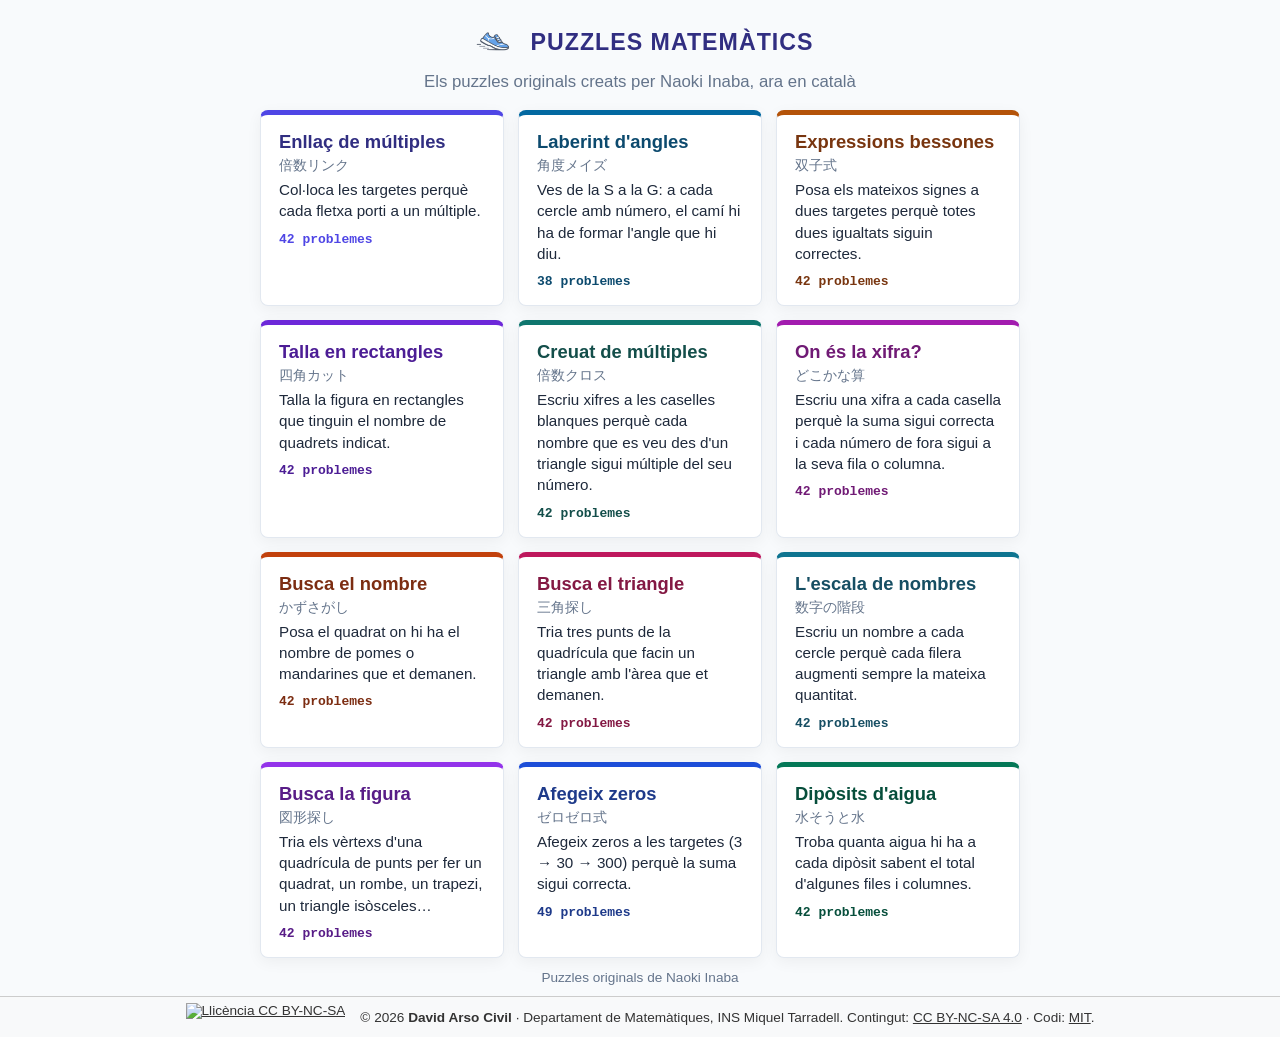
==== index.html @ 04963f97 "Auto-extract uploaded zip" ====
<!DOCTYPE html>
<html lang="ca">
<head>
    <meta charset="UTF-8">
    <meta name="viewport" content="width=device-width, initial-scale=1.0">
    <meta name="description" content="Puzzles matemàtics de Naoki Inaba, traduïts al català i fets interactius.">
    <title>Puzzles matemàtics</title>
    <link rel="icon" href="icon.png">
    <link rel="stylesheet" href="css/comu.css">
    <style>
        :root {
            --primary: #4f46e5;
            --primary-light: #eef2ff;
            --primary-hover: #4338ca;
            --primary-dark: #312e81;
        }
        .llista {
            width: 100%;
            max-width: 760px;
            display: grid;
            grid-template-columns: repeat(auto-fill, minmax(220px, 1fr));
            gap: 14px;
        }
        .puzzle {
            display: flex;
            flex-direction: column;
            gap: 4px;
            padding: 16px 18px;
            background: white;
            border: 1px solid var(--border-color);
            border-top: 5px solid var(--primary);
            border-radius: 8px;
            box-shadow: 0 4px 15px rgba(0, 0, 0, 0.05);
            color: var(--text-main);
            text-decoration: none;
        }
        .puzzle strong {
            font-size: 1.15em;
            color: var(--primary-dark);
        }
        .puzzle .jp {
            color: var(--text-muted);
            font-size: 0.85em;
        }
        .puzzle .desc {
            font-size: 0.95em;
            line-height: 1.4;
        }
        .puzzle .progres {
            margin-top: 6px;
            font-family: monospace;
            font-weight: bold;
            color: var(--primary);
        }
        a.puzzle:hover {
            border-color: var(--primary);
            transform: translateY(-2px);
            box-shadow: 0 8px 20px rgba(79, 70, 229, 0.15);
        }
        a.puzzle {
            transition: transform 0.15s, box-shadow 0.15s;
        }
        /* Cada puzzle, amb el color del seu tema */
        .puzzle.laberint {
            border-top-color: #0369a1;
        }
        .puzzle.laberint strong,
        .puzzle.laberint .progres {
            color: #0c4a6e;
        }
        a.puzzle.laberint:hover {
            border-color: #0369a1;
            box-shadow: 0 8px 20px rgba(3, 105, 161, 0.15);
        }
        .puzzle.bessones {
            border-top-color: #b45309;
        }
        .puzzle.bessones strong,
        .puzzle.bessones .progres {
            color: #78350f;
        }
        a.puzzle.bessones:hover {
            border-color: #b45309;
            box-shadow: 0 8px 20px rgba(180, 83, 9, 0.15);
        }
        .puzzle.rectangles {
            border-top-color: #6d28d9;
        }
        .puzzle.rectangles strong,
        .puzzle.rectangles .progres {
            color: #4c1d95;
        }
        a.puzzle.rectangles:hover {
            border-color: #6d28d9;
            box-shadow: 0 8px 20px rgba(109, 40, 217, 0.15);
        }
        .puzzle.creuat-multiples {
            border-top-color: #0f766e;
        }
        .puzzle.creuat-multiples strong,
        .puzzle.creuat-multiples .progres {
            color: #134e4a;
        }
        a.puzzle.creuat-multiples:hover {
            border-color: #0f766e;
            box-shadow: 0 8px 20px rgba(15, 118, 110, 0.15);
        }
        .puzzle.on-es-la-xifra {
            border-top-color: #a21caf;
        }
        .puzzle.on-es-la-xifra strong,
        .puzzle.on-es-la-xifra .progres {
            color: #701a75;
        }
        a.puzzle.on-es-la-xifra:hover {
            border-color: #a21caf;
            box-shadow: 0 8px 20px rgba(162, 28, 175, 0.15);
        }
        .puzzle.busca-el-nombre {
            border-top-color: #c2410c;
        }
        .puzzle.busca-el-nombre strong,
        .puzzle.busca-el-nombre .progres {
            color: #7c2d12;
        }
        a.puzzle.busca-el-nombre:hover {
            border-color: #c2410c;
            box-shadow: 0 8px 20px rgba(194, 65, 12, 0.15);
        }
        .puzzle.busca-el-triangle {
            border-top-color: #be185d;
        }
        .puzzle.busca-el-triangle strong,
        .puzzle.busca-el-triangle .progres {
            color: #831843;
        }
        a.puzzle.busca-el-triangle:hover {
            border-color: #be185d;
            box-shadow: 0 8px 20px rgba(190, 24, 93, 0.15);
        }
        .puzzle.escala-nombres {
            border-top-color: #0e7490;
        }
        .puzzle.escala-nombres strong,
        .puzzle.escala-nombres .progres {
            color: #164e63;
        }
        a.puzzle.escala-nombres:hover {
            border-color: #0e7490;
            box-shadow: 0 8px 20px rgba(14, 116, 144, 0.15);
        }
        .puzzle.busca-la-figura {
            border-top-color: #9333ea;
        }
        .puzzle.busca-la-figura strong,
        .puzzle.busca-la-figura .progres {
            color: #581c87;
        }
        a.puzzle.busca-la-figura:hover {
            border-color: #9333ea;
            box-shadow: 0 8px 20px rgba(147, 51, 234, 0.15);
        }
        .puzzle.afegeix-zeros {
            border-top-color: #1d4ed8;
        }
        .puzzle.afegeix-zeros strong,
        .puzzle.afegeix-zeros .progres {
            color: #1e3a8a;
        }
        a.puzzle.afegeix-zeros:hover {
            border-color: #1d4ed8;
            box-shadow: 0 8px 20px rgba(29, 78, 216, 0.15);
        }
        .puzzle.diposits-aigua {
            border-top-color: #047857;
        }
        .puzzle.diposits-aigua strong,
        .puzzle.diposits-aigua .progres {
            color: #064e3b;
        }
        a.puzzle.diposits-aigua:hover {
            border-color: #047857;
            box-shadow: 0 8px 20px rgba(4, 120, 87, 0.15);
        }
        h2 {
            width: 100%;
            max-width: 760px;
            margin: 28px 0 10px 0;
            font-size: 1em;
            text-transform: uppercase;
            letter-spacing: 0.5px;
            color: var(--text-muted);
        }
    </style>
</head>
<body>
    <div class="title-row">
        <a href="https://step-quiz.net/" class="home-icon-link" title="Tornar a l'inici" aria-label="Tornar a l'inici">
            <img src="icon.png" alt="Inici">
        </a>
        <h1>Puzzles matemàtics</h1>
    </div>
    <p class="subtitol">Els puzzles originals creats per Naoki Inaba, ara en català</p>

    <div class="llista">
        <a class="puzzle" href="enllac-multiples.html">
            <strong>Enllaç de múltiples</strong>
            <span class="jp">倍数リンク</span>
            <span class="desc">Col·loca les targetes perquè cada fletxa porti a un múltiple.</span>
            <span class="progres" id="progres-enllac">42 problemes</span>
        </a>
        <a class="puzzle laberint" href="laberint-angles.html">
            <strong>Laberint d'angles</strong>
            <span class="jp">角度メイズ</span>
            <span class="desc">Ves de la S a la G: a cada cercle amb número, el camí hi ha de formar l'angle que hi diu.</span>
            <span class="progres" id="progres-laberint">38 problemes</span>
        </a>
        <a class="puzzle bessones" href="expressions-bessones.html">
            <strong>Expressions bessones</strong>
            <span class="jp">双子式</span>
            <span class="desc">Posa els mateixos signes a dues targetes perquè totes dues igualtats siguin correctes.</span>
            <span class="progres" id="progres-bessones">42 problemes</span>
        </a>
        <a class="puzzle rectangles" href="talla-rectangles.html">
            <strong>Talla en rectangles</strong>
            <span class="jp">四角カット</span>
            <span class="desc">Talla la figura en rectangles que tinguin el nombre de quadrets indicat.</span>
            <span class="progres" id="progres-rectangles">42 problemes</span>
        </a>
        <a class="puzzle creuat-multiples" href="creuat-multiples.html">
            <strong>Creuat de múltiples</strong>
            <span class="jp">倍数クロス</span>
            <span class="desc">Escriu xifres a les caselles blanques perquè cada nombre que es veu des d'un triangle sigui múltiple del seu número.</span>
            <span class="progres" id="progres-creuat">42 problemes</span>
        </a>
        <a class="puzzle on-es-la-xifra" href="on-es-la-xifra.html">
            <strong>On és la xifra?</strong>
            <span class="jp">どこかな算</span>
            <span class="desc">Escriu una xifra a cada casella perquè la suma sigui correcta i cada número de fora sigui a la seva fila o columna.</span>
            <span class="progres" id="progres-xifra">42 problemes</span>
        </a>
        <a class="puzzle busca-el-nombre" href="busca-el-nombre.html">
            <strong>Busca el nombre</strong>
            <span class="jp">かずさがし</span>
            <span class="desc">Posa el quadrat on hi ha el nombre de pomes o mandarines que et demanen.</span>
            <span class="progres" id="progres-nombre">42 problemes</span>
        </a>
        <a class="puzzle busca-el-triangle" href="busca-el-triangle.html">
            <strong>Busca el triangle</strong>
            <span class="jp">三角探し</span>
            <span class="desc">Tria tres punts de la quadrícula que facin un triangle amb l'àrea que et demanen.</span>
            <span class="progres" id="progres-triangle">42 problemes</span>
        </a>
        <a class="puzzle escala-nombres" href="escala-nombres.html">
            <strong>L'escala de nombres</strong>
            <span class="jp">数字の階段</span>
            <span class="desc">Escriu un nombre a cada cercle perquè cada filera augmenti sempre la mateixa quantitat.</span>
            <span class="progres" id="progres-escala">42 problemes</span>
        </a>
        <a class="puzzle busca-la-figura" href="busca-la-figura.html">
            <strong>Busca la figura</strong>
            <span class="jp">図形探し</span>
            <span class="desc">Tria els vèrtexs d'una quadrícula de punts per fer un quadrat, un rombe, un trapezi, un triangle isòsceles…</span>
            <span class="progres" id="progres-figura">42 problemes</span>
        </a>
        <a class="puzzle afegeix-zeros" href="afegeix-zeros.html">
            <strong>Afegeix zeros</strong>
            <span class="jp">ゼロゼロ式</span>
            <span class="desc">Afegeix zeros a les targetes (3 → 30 → 300) perquè la suma sigui correcta.</span>
            <span class="progres" id="progres-zeros">49 problemes</span>
        </a>
        <a class="puzzle diposits-aigua" href="diposits-aigua.html">
            <strong>Dipòsits d'aigua</strong>
            <span class="jp">水そうと水</span>
            <span class="desc">Troba quanta aigua hi ha a cada dipòsit sabent el total d'algunes files i columnes.</span>
            <span class="progres" id="progres-diposits">42 problemes</span>
        </a>
    </div>

    <p class="credits">Puzzles originals de Naoki Inaba</p>
    <footer class="peu-llicencia">
        <a rel="license" href="https://creativecommons.org/licenses/by-nc-sa/4.0/deed.ca">
            <img alt="Llicència CC BY-NC-SA" src="https://licensebuttons.net/l/by-nc-sa/4.0/88x31.png">
        </a>
        <span>
            © 2026 <strong>David Arso Civil</strong> · Departament de Matemàtiques, INS Miquel Tarradell.
            Contingut: <a rel="license" href="https://creativecommons.org/licenses/by-nc-sa/4.0/deed.ca">CC BY-NC-SA 4.0</a> · Codi: <a href="https://opensource.org/license/mit">MIT</a>.
        </span>
    </footer>

    <script src="js/portada.js" defer></script>
</body>
</html>
---- css/comu.css ----
/*
============================================================================
FITXER: css/comu.css
ROL: Estils comuns a tots els puzzles (colors, títol, panell, capçalera,
     botons, peu). Segueix l'aspecte de les activitats de step-quiz.net.
ARQUITECTURA: Cada puzzle té el seu CSS (css/<puzzle>.css), que es carrega
     DESPRÉS d'aquest i hi defineix els colors de tema (--primary…).
============================================================================
*/
:root {
    /* Text */
    --text-main: #1e293b;
    --text-muted: #64748b;

    /* Fons i vores */
    --bg-color: #f8fafc;
    --panel-bg: #ffffff;
    --border-color: #e2e8f0;
    --border-heavy: #cbd5e1;
    --border-strong: #94a3b8;

    /* Estats */
    --success: #047857;
    --success-light: #d1fae5;
    --danger: #dc2626;
    --danger-light: #fee2e2;
    --warning: #d97706;

    /* Tema (cada puzzle el canvia) */
    --primary: #0369a1;
    --primary-light: #e0f2fe;
    --primary-hover: #075985;
    --primary-dark: #0c4a6e;
}

* {
    box-sizing: border-box;
}

button,
a,
[role='button'],
[tabindex] {
    touch-action: manipulation;
}

body {
    font-family: 'Segoe UI', Tahoma, Geneva, Verdana, sans-serif;
    background-color: var(--bg-color);
    color: var(--text-main);
    display: flex;
    flex-direction: column;
    align-items: center;
    margin: 0;
    padding: 10px 16px 28px 16px;
    min-height: 100vh;
    min-height: 100dvh;
}

/* ---- Capçalera: tornar a la portada, el títol (amb la sabatilla) i la versió per imprimir ----
   Tot en una sola fila si hi cap; en pantalles estretes, els dos enllaços a dalt i el títol a sota. */
.capcalera {
    width: 100%;
    max-width: 760px;
    display: grid;
    grid-template-columns: 1fr auto 1fr;
    grid-template-areas: 'tornar titol imprimir';
    align-items: center;
    gap: 2px 12px;
}
.capcalera .tornar {
    grid-area: tornar;
    justify-self: start;
}
.capcalera .title-row {
    grid-area: titol;
    margin: 0;
}
.capcalera .per-imprimir {
    grid-area: imprimir;
    justify-self: end;
}
@media (max-width: 859px) {
    .capcalera {
        grid-template-columns: 1fr auto;
        grid-template-areas:
            'tornar imprimir'
            'titol titol';
    }
}
.tornar,
.per-imprimir {
    color: var(--text-muted);
    text-decoration: none;
    font-weight: 600;
    font-size: 0.95em;
}
.tornar:hover,
.per-imprimir:hover {
    color: var(--primary-dark);
    text-decoration: underline;
}
.tornar,
.per-imprimir {
    display: inline-flex;
    align-items: center;
    gap: 8px;
}
.per-imprimir > svg {
    width: 1.15em;
    height: 1.15em;
}
/* La icona de cada enllaç (la fletxa de tornar, la impressora), dins d'un cercle del color del tema.
   En passar-hi el ratolí, el cercle s'omple, i la fletxa de tornar s'avança una mica cap a l'esquerra. */
.icona-enllac {
    flex-shrink: 0;
    width: 30px;
    height: 30px;
    display: inline-flex;
    align-items: center;
    justify-content: center;
    border-radius: 50%;
    background: var(--primary-light);
    color: var(--primary);
    box-shadow: inset 0 0 0 1.5px var(--border-heavy);
    transition:
        transform 0.2s ease,
        background 0.2s,
        color 0.2s,
        box-shadow 0.2s;
}
.icona-enllac svg {
    width: 17px;
    height: 17px;
}
@media (hover: hover) {
    .tornar:hover .icona-enllac,
    .per-imprimir:hover .icona-enllac {
        background: var(--primary);
        color: white;
        box-shadow: 0 2px 8px rgba(15, 23, 42, 0.18);
    }
    .tornar:hover .icona-enllac {
        transform: translateX(-3px);
    }
}

/* ---- Títol, amb la sabatilla que porta a step-quiz.net (com a operacions) ---- */
.title-row {
    display: flex;
    align-items: center;
    justify-content: center;
    gap: 12px;
    margin: 6px 0 4px 0;
}
.title-row h1 {
    margin: 0;
}
.home-icon-link {
    display: block;
    width: 52px;
    height: 52px;
    flex-shrink: 0;
    opacity: 0.75;
    transition: opacity 0.2s ease;
}
.home-icon-link:hover {
    opacity: 1;
    animation: home-blink-shake 0.55s ease forwards;
}
.home-icon-link img {
    width: 100%;
    height: 100%;
    object-fit: contain;
}
@media (max-width: 600px) {
    .home-icon-link {
        width: 42px;
        height: 42px;
    }
    .title-row {
        gap: 10px;
    }
}
h1 {
    text-transform: uppercase;
    letter-spacing: 1px;
    color: var(--primary-dark);
    font-size: 1.45em;
    margin: 10px 0 4px 0;
    text-align: center;
}
.subtitol {
    color: var(--text-muted);
    font-size: 1.05em;
    margin: 0 0 18px 0;
    text-align: center;
}

/* ---- Panell principal ---- */
.panel {
    background-color: var(--panel-bg);
    border-radius: 8px;
    box-shadow: 0 4px 15px rgba(0, 0, 0, 0.05);
    width: 100%;
    max-width: 760px;
    border: 1px solid var(--border-color);
    border-top: 6px solid var(--primary);
    overflow: hidden;
}

/* ---- Capçalera del panell ---- */
.header-info {
    background-color: var(--primary-light);
    padding: 8px 16px;
    border-bottom: 1px solid var(--border-color);
    display: flex;
    justify-content: space-between;
    align-items: center;
    font-weight: bold;
    flex-wrap: wrap;
    gap: 8px;
}
.level-text {
    font-size: 1.1em;
    color: var(--primary-dark);
}
.score-text {
    font-family: monospace;
    font-size: 1.05em;
    color: var(--primary);
}

/* ---- Botons ---- */
.btn-principal,
.btn-sec,
.btn-nav {
    font: inherit;
    font-weight: bold;
    border-radius: 8px;
    cursor: pointer;
    min-height: 44px;
}
.btn-principal {
    background: var(--primary);
    color: white;
    border: none;
    padding: 11px 26px;
    box-shadow: 0 3px 10px rgba(0, 0, 0, 0.12);
}
.btn-sec {
    white-space: nowrap;
    background: white;
    color: var(--primary-dark);
    border: 2px solid var(--border-heavy);
    padding: 8px 18px;
}
.btn-nav {
    display: inline-flex;
    align-items: center;
    justify-content: center;
    background: white;
    color: var(--primary-dark);
    border: 2px solid var(--border-heavy);
    min-width: 48px;
    padding: 4px 12px;
    font-size: 1.05em;
}
.btn-nav svg {
    display: block;
    width: 24px;
    height: 24px;
}
.btn-nav:disabled {
    opacity: 0.35;
    cursor: default;
}
@media (hover: hover) {
    .btn-principal:hover {
        background: var(--primary-hover);
    }
    .btn-sec:hover,
    .btn-nav:not(:disabled):hover {
        border-color: var(--primary);
        background: var(--primary-light);
    }
}
:focus-visible {
    outline: 3px solid var(--primary-dark);
    outline-offset: 2px;
}

/* ══════════════════════════════════════════════
   INSTRUCCIONS (es despleguen)
══════════════════════════════════════════════ */
.instruccions {
    width: 100%;
    max-width: 760px;
    margin: 6px 0 10px 0;
    background: white;
    border: 1px solid var(--border-color);
    border-radius: 8px;
    box-shadow: 0 4px 15px rgba(0, 0, 0, 0.04);
}
.instruccions > summary {
    cursor: pointer;
    padding: 6px 16px;
    font-weight: bold;
    color: var(--primary-dark);
    list-style: none;
    display: flex;
    align-items: center;
    gap: 10px;
    min-height: 44px;
    border-radius: 7px;
    transition:
        background 0.15s,
        color 0.15s;
}
.instruccions[open] > summary {
    border-radius: 7px 7px 0 0;
}
.instruccions > summary::-webkit-details-marker {
    display: none;
}
/* La fletxa de desplegar: ben grossa (1,8 vegades el text) */
.instruccions > summary::before {
    content: '▸';
    display: inline-block;
    font-size: 1.8em;
    line-height: 0.8;
    transition: transform 0.2s;
}
.instruccions[open] > summary::before {
    transform: rotate(90deg);
}
/* En passar-hi el ratolí, canvia de color: es veu que es pot desplegar (o plegar) */
@media (hover: hover) {
    .instruccions > summary:hover {
        background: var(--primary-light);
        color: var(--primary);
    }
    .instruccions:has(> summary:hover) {
        border-color: var(--primary);
    }
}
.instr-cos {
    padding: 0 18px 18px 18px;
    line-height: 1.5;
}
.instr-regles {
    margin: 0 0 14px 0;
    padding-left: 1.2em;
    font-size: 1.05em;
}
.instr-regles li + li {
    margin-top: 4px;
}
.instr-fila {
    display: flex;
    flex-wrap: wrap;
    justify-content: center;
    align-items: center;
    gap: 6px 22px;
}
.instr-fila figure {
    margin: 0;
    display: flex;
    flex-direction: column;
    align-items: center;
    gap: 2px;
}
.instr-fila figcaption {
    font-weight: bold;
    color: var(--text-muted);
    font-size: 0.9em;
}
.instr-fletxa-gran {
    font-size: 1.8em;
    color: var(--border-strong);
}
.instr-caixa {
    margin-top: 16px;
    padding: 12px 16px;
    background: #f8fafc;
    border: 1px solid var(--border-color);
    border-radius: 12px;
}
.instr-caixa h3 {
    margin: 0 0 10px 0;
    font-size: 1em;
    color: var(--primary-dark);
    text-align: center;
}
.instr-caixa ul {
    margin: 8px 0 0 0;
    padding-left: 1.2em;
}
.instr-compte {
    margin: 12px auto 0 auto;
    padding: 6px 12px;
    width: fit-content;
    border: 2px solid var(--warning);
    border-radius: 8px;
    background: #fffbeb;
    font-weight: bold;
    color: #92400e;
    text-align: center;
}
.instr-veredicte {
    font-size: 0.9em;
    text-align: center;
    color: var(--text-main);
}
.instr-veredicte b {
    font-size: 1.3em;
    display: block;
}
.instr-veredicte.be b {
    color: var(--success);
}
.instr-veredicte.malament b {
    color: var(--danger);
}

/* ══════════════════════════════════════════════
   ZONA DE JOC (capçalera, regla, lloc del tauler)
══════════════════════════════════════════════ */
.nav-problemes {
    display: flex;
    gap: 8px;
}
.ja-resolt {
    display: inline-block;
    margin-left: 6px;
    padding: 1px 8px;
    border-radius: 99px;
    background: var(--success-light);
    color: var(--success);
    font-size: 0.8em;
    vertical-align: middle;
}
.ja-resolt[hidden] {
    display: none;
}
.regla {
    margin: 12px 16px 0 16px;
    text-align: center;
    color: #475569;
    font-weight: 600;
    font-size: 1.05em;
}
#tauler-wrap {
    display: flex;
    justify-content: center;
    padding: 10px 16px 6px 16px;
}

/* ══════════════════════════════════════════════
   MISSATGE (error / encert / avís), sota la pila
══════════════════════════════════════════════ */
.missatge {
    margin: 10px auto 4px auto;
    padding: 10px 16px;
    max-width: 520px;
    width: calc(100% - 32px);
    text-align: center;
    border-radius: 10px;
    font-weight: 600;
    line-height: 1.4;
    animation: fadeIn 0.3s;
}
.missatge:empty {
    display: none;
}
.missatge ul {
    list-style: none;
    margin: 6px 0 0 0;
    padding: 0;
    display: flex;
    flex-wrap: wrap;
    justify-content: center;
    gap: 6px 14px;
    font-family: 'Courier New', Courier, monospace;
    font-size: 1.05em;
}
.missatge .btn-principal {
    margin-top: 12px;
}
.missatge.error {
    color: #991b1b;
    background: var(--danger-light);
    border: 1px solid #fecaca;
}
.missatge.ok {
    color: #065f46;
    background: var(--success-light);
    border: 1px solid #a7f3d0;
}
.missatge.info {
    color: var(--primary-dark);
    background: var(--primary-light);
    border: 1px solid #c7d2fe;
}

.accions {
    display: flex;
    flex-wrap: wrap;
    justify-content: center;
    gap: 10px;
    padding: 10px 16px 14px 16px;
}

/* ══════════════════════════════════════════════
   TRIA DE PROBLEMA (diàleg)
══════════════════════════════════════════════ */
.dialeg-tria {
    border: none;
    border-radius: 12px;
    padding: 18px;
    width: min(420px, calc(100vw - 32px));
    box-shadow: 0 20px 50px rgba(15, 23, 42, 0.3);
    color: var(--text-main);
}
.dialeg-tria::backdrop {
    background: rgba(15, 23, 42, 0.45);
}
.dialeg-tria h2 {
    margin: 0 0 4px 0;
    font-size: 1.15em;
    color: var(--primary-dark);
}
.dialeg-tria p {
    margin: 0 0 12px 0;
    color: var(--text-muted);
    font-size: 0.9em;
}
.graella {
    display: grid;
    grid-template-columns: repeat(6, 1fr);
    gap: 8px;
}
.graella button {
    position: relative;
    font: inherit;
    font-weight: bold;
    min-height: 44px;
    border-radius: 8px;
    border: 2px solid var(--border-heavy);
    background: white;
    color: var(--text-main);
    cursor: pointer;
}
.graella button.fet {
    background: var(--success-light);
    border-color: #6ee7b7;
    color: #065f46;
}
.graella button.fet::after {
    content: '✓';
    position: absolute;
    top: -2px;
    right: 3px;
    font-size: 0.75em;
}
.graella button.actual {
    border-color: var(--primary);
    box-shadow: 0 0 0 2px var(--primary);
}
@media (hover: hover) {
    .graella button:hover {
        border-color: var(--primary);
    }
}
.dialeg-peu {
    display: flex;
    justify-content: space-between;
    align-items: center;
    gap: 10px;
    margin-top: 16px;
    flex-wrap: wrap;
}
.btn-text {
    font: inherit;
    font-size: 0.85em;
    background: none;
    border: none;
    color: var(--text-muted);
    text-decoration: underline;
    cursor: pointer;
    padding: 8px 0;
}

/* ══════════════════════════════════════════════
   PILA: les fitxes de sota el tauler (targetes, signes…)
══════════════════════════════════════════════ */
.pila-wrap {
    display: flex;
    flex-direction: column;
    align-items: center;
    gap: 8px;
    padding: 6px 16px 4px 16px;
}
.pila-titol {
    font-size: 0.8em;
    font-weight: bold;
    letter-spacing: 0.5px;
    text-transform: uppercase;
    color: var(--text-muted);
}
.pila {
    display: flex;
    flex-wrap: wrap;
    justify-content: center;
    gap: 14px;
    padding: 10px 16px;
    border-radius: 14px;
    border: 2px dashed transparent;
}
.pila.avisa {
    animation: avisa 0.9s;
}
@keyframes avisa {
    0%,
    100% {
        border-color: transparent;
    }
    30%,
    70% {
        border-color: var(--primary);
        background: var(--primary-light);
    }
}

/* ---- Pantalles estretes ---- */
@media (max-width: 480px) {
    h1 {
        font-size: 1.2em;
    }
    .header-info {
        padding: 7px 12px;
    }
    .instr-cos {
        padding: 0 12px 14px 12px;
    }
    .instr-fila.exemple {
        flex-direction: column;
    }
    .instr-fila.exemple .instr-fletxa-gran {
        transform: rotate(90deg);
    }
    .pila {
        gap: 10px;
        padding: 8px 4px;
    }
}

/* ---- Pantalles apaïsades i baixes (portàtils, Chromebooks, tauletes en horitzontal): capçalera
   encara més compacta, perquè el tauler i la pila càpiguen a la pantalla ---- */
@media (orientation: landscape) and (max-height: 820px) {
    body {
        padding-top: 6px;
    }
    .home-icon-link {
        width: 36px;
        height: 36px;
    }
    .title-row {
        gap: 8px;
        margin: 0;
    }
    h1 {
        font-size: 1.25em;
    }
    .tornar,
    .per-imprimir {
        font-size: 0.9em;
    }
    .instruccions {
        margin: 4px 0 8px 0;
    }
    .instruccions > summary {
        padding: 2px 14px;
        min-height: 38px;
    }
    .header-info {
        padding: 5px 14px;
    }
    .btn-nav {
        min-height: 40px;
    }
    .regla {
        margin-top: 8px;
        font-size: 1em;
    }
    #tauler-wrap {
        padding-top: 8px;
    }
    .icona-enllac {
        width: 26px;
        height: 26px;
    }
    .icona-enllac svg {
        width: 15px;
        height: 15px;
    }
    .accions {
        padding: 8px 16px 10px 16px;
    }
    .credits {
        margin-top: 6px;
    }
}

/* ---- Peu ---- */
.credits {
    max-width: 760px;
    margin: 10px 0 8px 0;
    color: var(--text-muted);
    font-size: 0.85em;
    text-align: center;
    line-height: 1.5;
}
/* Barra de la llicència, com la de la portada de step-quiz.net. No és fixa: va just després dels
   crèdits, sense espai buit entremig (perquè la pàgina sencera càpiga a la pantalla). */
.peu-llicencia {
    align-self: stretch;
    margin: auto -16px -28px -16px;
    padding: 6px 16px;
    background-color: #f8f9fa;
    border-top: 1px solid #ccc;
    display: flex;
    align-items: center;
    justify-content: center;
    gap: 15px;
    flex-wrap: wrap;
    text-align: center;
    font-size: 0.85em;
    color: #333;
}
.credits + .peu-llicencia {
    margin-top: 0;
}
.peu-llicencia img {
    display: block;
    height: 28px;
    border: 0;
}
.peu-llicencia a {
    color: #333;
}

@keyframes home-blink-shake {
    0% {
        transform: scale(1) rotate(0deg);
        opacity: 1;
    }
    15% {
        transform: scale(1.15) rotate(-8deg);
        opacity: 0.3;
    }
    30% {
        transform: scale(1.15) rotate(8deg);
        opacity: 1;
    }
    45% {
        transform: scale(1.1) rotate(-5deg);
        opacity: 0.3;
    }
    60% {
        transform: scale(1.1) rotate(5deg);
        opacity: 1;
    }
    80% {
        transform: scale(1.05) rotate(-2deg);
        opacity: 0.7;
    }
    100% {
        transform: scale(1) rotate(0deg);
        opacity: 1;
    }
}
@keyframes fadeIn {
    from {
        opacity: 0;
        transform: translateY(-4px);
    }
    to {
        opacity: 1;
        transform: none;
    }
}
@keyframes sacseja {
    0%,
    100% {
        transform: translateX(0);
    }
    25% {
        transform: translateX(-6px);
    }
    75% {
        transform: translateX(6px);
    }
}
@media (prefers-reduced-motion: reduce) {
    *,
    *::before,
    *::after {
        animation-duration: 0.01ms !important;
        transition-duration: 0.01ms !important;
    }
}
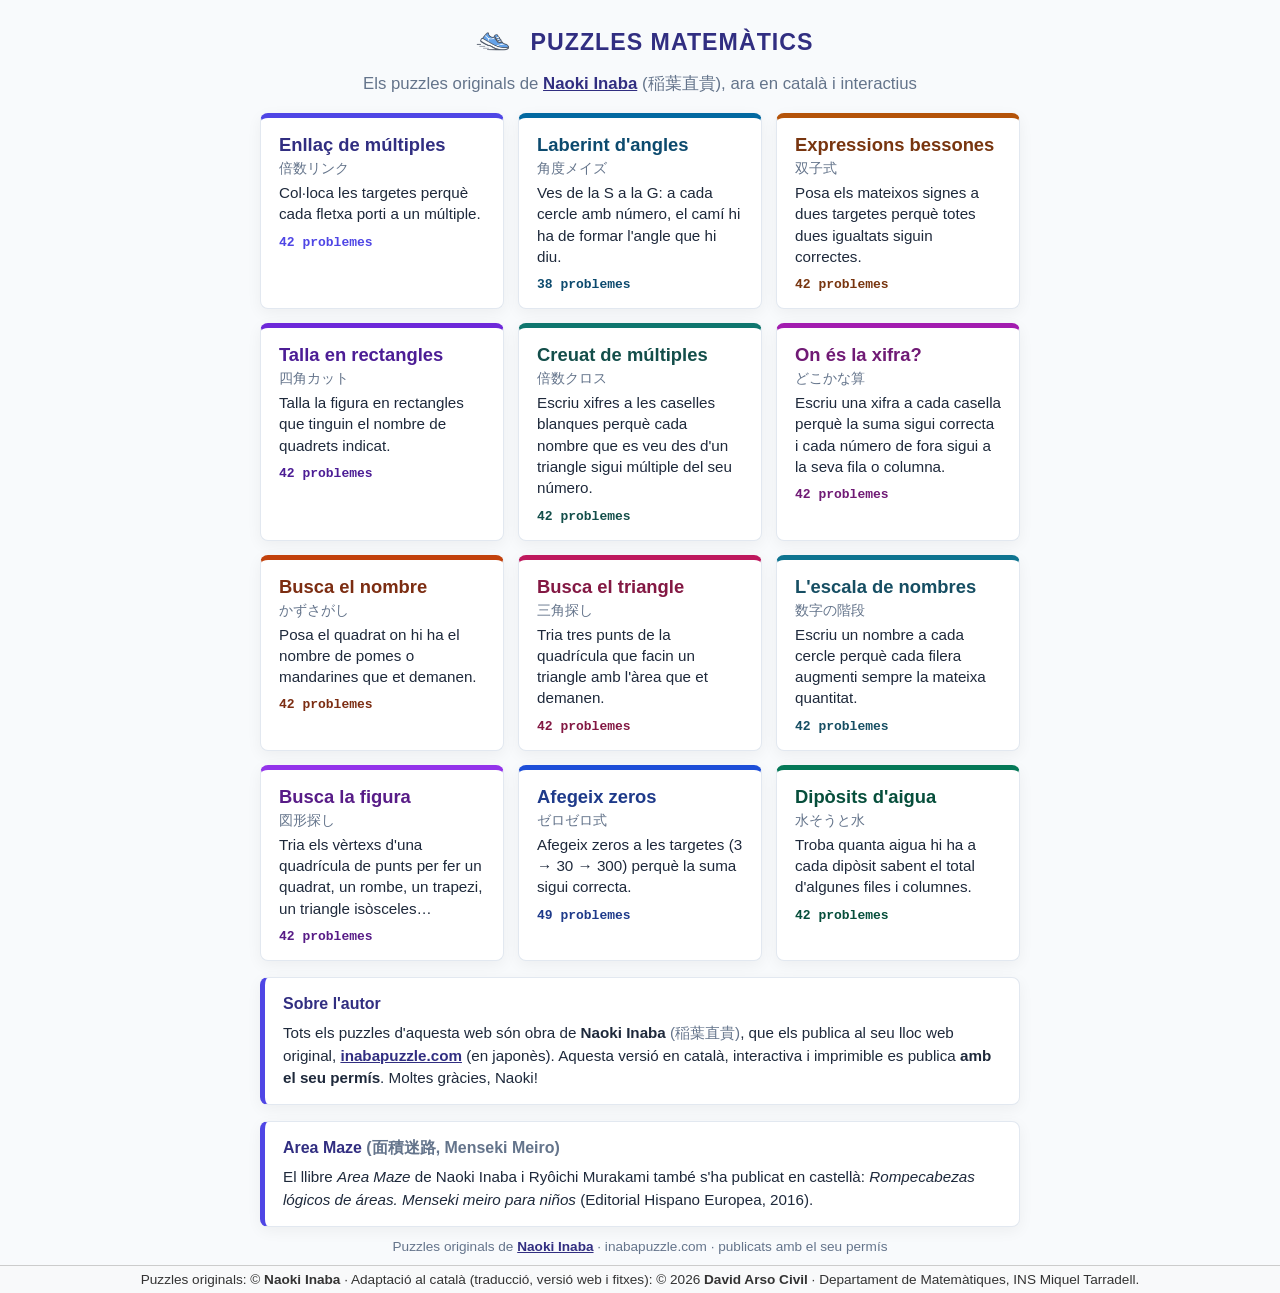
==== commit d3d32afb: "Auto-extract uploaded zip" ====
--- a/index.html
+++ b/index.html
@@ -3,8 +3,9 @@
 <head>
     <meta charset="UTF-8">
     <meta name="viewport" content="width=device-width, initial-scale=1.0">
-    <meta name="description" content="Puzzles matemàtics de Naoki Inaba, traduïts al català i fets interactius.">
-    <title>Puzzles matemàtics</title>
+    <meta name="description" content="Puzzles matemàtics de Naoki Inaba (稲葉直貴), traduïts al català i fets interactius, publicats amb el permís de l'autor.">
+    <meta name="author" content="Naoki Inaba">
+    <title>Puzzles matemàtics de Naoki Inaba</title>
     <link rel="icon" href="icon.png">
     <link rel="stylesheet" href="css/comu.css">
     <style>
@@ -182,6 +183,40 @@
             border-color: #047857;
             box-shadow: 0 8px 20px rgba(4, 120, 87, 0.15);
         }
+        .subtitol .enllac-autor {
+            color: var(--primary-dark);
+            font-weight: 700;
+        }
+        .nota {
+            width: 100%;
+            max-width: 760px;
+            margin-top: 16px;
+            padding: 14px 18px;
+            background: white;
+            border: 1px solid var(--border-color);
+            border-left: 5px solid var(--primary);
+            border-radius: 8px;
+            box-shadow: 0 4px 15px rgba(0, 0, 0, 0.05);
+            font-size: 0.95em;
+            line-height: 1.5;
+        }
+        .nota h2 {
+            margin: 0 0 6px 0;
+            font-size: 1.05em;
+            text-transform: none;
+            letter-spacing: 0;
+            color: var(--primary-dark);
+        }
+        .nota p {
+            margin: 0;
+        }
+        .nota a {
+            color: var(--primary-dark);
+            font-weight: 600;
+        }
+        .nota .jp {
+            color: var(--text-muted);
+        }
         h2 {
             width: 100%;
             max-width: 760px;
@@ -200,7 +235,7 @@
         </a>
         <h1>Puzzles matemàtics</h1>
     </div>
-    <p class="subtitol">Els puzzles originals creats per Naoki Inaba, ara en català</p>
+    <p class="subtitol">Els puzzles originals de <a class="enllac-autor" href="http://www.inabapuzzle.com/" target="_blank" rel="noopener">Naoki Inaba</a> (稲葉直貴), ara en català i interactius</p>
 
     <div class="llista">
         <a class="puzzle" href="enllac-multiples.html">
@@ -277,14 +312,28 @@
         </a>
     </div>
 
-    <p class="credits">Puzzles originals de Naoki Inaba</p>
+    <section class="nota" aria-labelledby="sobre-autor">
+        <h2 id="sobre-autor">Sobre l'autor</h2>
+        <p>
+            Tots els puzzles d'aquesta web són obra de <strong>Naoki Inaba</strong> <span class="jp">(稲葉直貴)</span>, que els
+            publica al seu lloc web original, <a href="http://www.inabapuzzle.com/" target="_blank" rel="noopener">inabapuzzle.com</a> (en japonès).
+            Aquesta versió en català, interactiva i imprimible es publica <strong>amb el seu permís</strong>. Moltes gràcies, Naoki!
+        </p>
+    </section>
+
+    <section class="nota" aria-labelledby="area-maze">
+        <h2 id="area-maze">Area Maze <span class="jp">(面積迷路, Menseki Meiro)</span></h2>
+        <p>
+            El llibre <em>Area Maze</em> de Naoki Inaba i Ryôichi Murakami també s'ha publicat en castellà:
+            <em>Rompecabezas lógicos de áreas. Menseki meiro para niños</em> (Editorial Hispano Europea, 2016).
+        </p>
+    </section>
+
+    <p class="credits">Puzzles originals de <a href="http://www.inabapuzzle.com/" target="_blank" rel="noopener">Naoki Inaba</a> · inabapuzzle.com · publicats amb el seu permís</p>
     <footer class="peu-llicencia">
-        <a rel="license" href="https://creativecommons.org/licenses/by-nc-sa/4.0/deed.ca">
-            <img alt="Llicència CC BY-NC-SA" src="https://licensebuttons.net/l/by-nc-sa/4.0/88x31.png">
-        </a>
         <span>
+            Puzzles originals: © <strong>Naoki Inaba</strong> · Adaptació al català (traducció, versió web i fitxes):
             © 2026 <strong>David Arso Civil</strong> · Departament de Matemàtiques, INS Miquel Tarradell.
-            Contingut: <a rel="license" href="https://creativecommons.org/licenses/by-nc-sa/4.0/deed.ca">CC BY-NC-SA 4.0</a> · Codi: <a href="https://opensource.org/license/mit">MIT</a>.
         </span>
     </footer>
 
--- a/css/comu.css
+++ b/css/comu.css
@@ -64,7 +64,9 @@
     max-width: 760px;
     display: grid;
     grid-template-columns: 1fr auto 1fr;
-    grid-template-areas: 'tornar titol imprimir';
+    grid-template-areas:
+        'tornar titol imprimir'
+        'autor autor autor';
     align-items: center;
     gap: 2px 12px;
 }
@@ -85,8 +87,25 @@
         grid-template-columns: 1fr auto;
         grid-template-areas:
             'tornar imprimir'
-            'titol titol';
-    }
+            'titol titol'
+            'autor autor';
+    }
+}
+/* Crèdit de l'autor, sota el títol: Naoki Inaba és l'autor de tots els puzzles */
+.capcalera .autor-cap {
+    grid-area: autor;
+    margin: 0 0 6px 0;
+    text-align: center;
+    font-size: 0.85em;
+    line-height: 1.3;
+    color: var(--text-muted);
+}
+.capcalera .autor-cap a {
+    color: var(--text-muted);
+    font-weight: 600;
+}
+.capcalera .autor-cap a:hover {
+    color: var(--primary-dark);
 }
 .tornar,
 .per-imprimir {
@@ -676,6 +695,10 @@
     .per-imprimir {
         font-size: 0.9em;
     }
+    .capcalera .autor-cap {
+        margin-bottom: 2px;
+        font-size: 0.8em;
+    }
     .instruccions {
         margin: 4px 0 8px 0;
     }
@@ -738,13 +761,12 @@
     font-size: 0.85em;
     color: #333;
 }
+.credits a {
+    color: var(--primary-dark);
+    font-weight: 600;
+}
 .credits + .peu-llicencia {
     margin-top: 0;
-}
-.peu-llicencia img {
-    display: block;
-    height: 28px;
-    border: 0;
 }
 .peu-llicencia a {
     color: #333;
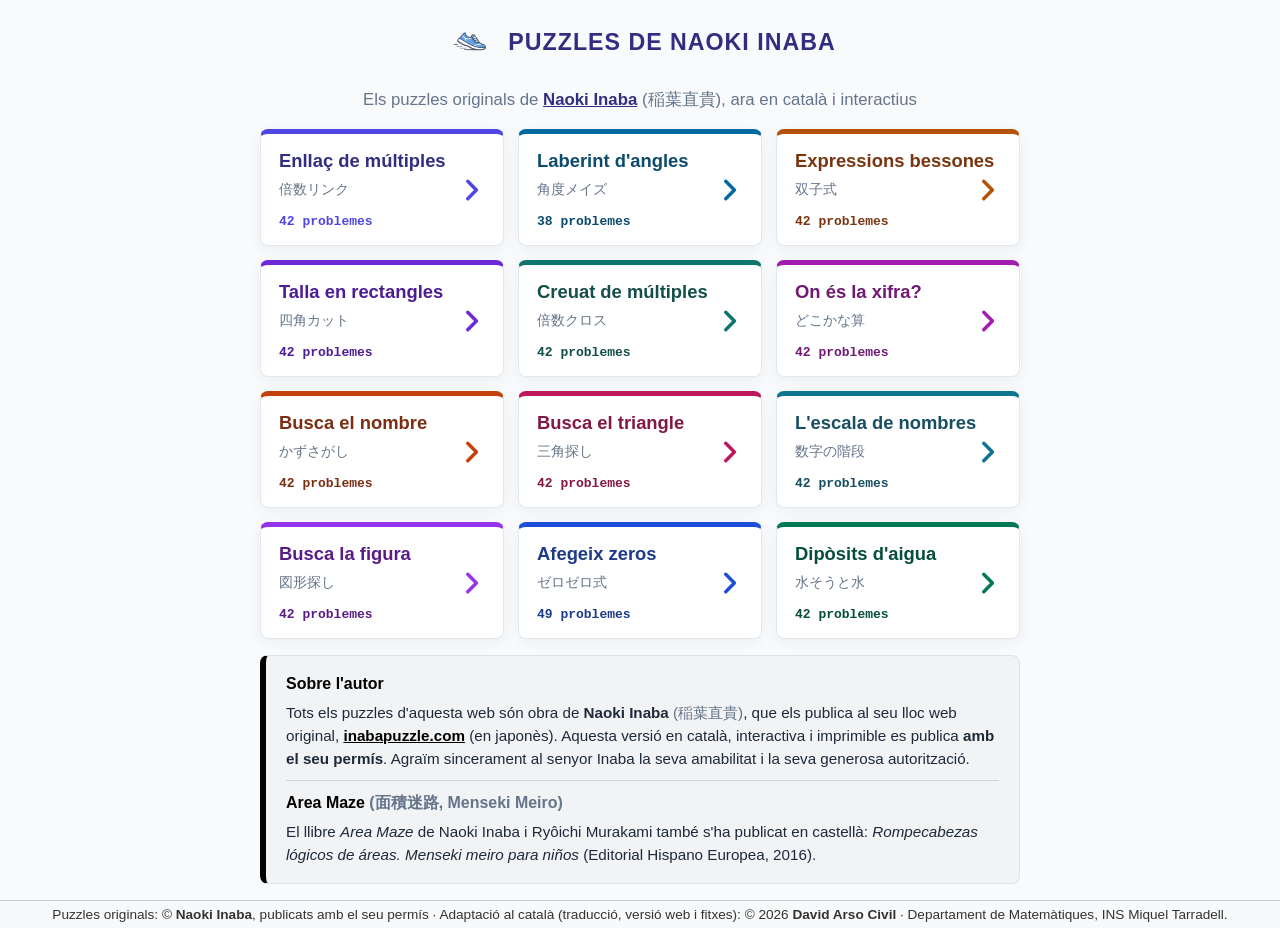
==== commit fa675896: "Auto-extract uploaded zip" ====
--- a/index.html
+++ b/index.html
@@ -5,7 +5,7 @@
     <meta name="viewport" content="width=device-width, initial-scale=1.0">
     <meta name="description" content="Puzzles matemàtics de Naoki Inaba (稲葉直貴), traduïts al català i fets interactius, publicats amb el permís de l'autor.">
     <meta name="author" content="Naoki Inaba">
-    <title>Puzzles matemàtics de Naoki Inaba</title>
+    <title>Puzzles de Naoki Inaba</title>
     <link rel="icon" href="icon.png">
     <link rel="stylesheet" href="css/comu.css">
     <style>
@@ -15,14 +15,19 @@
             --primary-hover: #4338ca;
             --primary-dark: #312e81;
         }
+        .title-row {
+            margin-bottom: 20px;
+        }
         .llista {
             width: 100%;
             max-width: 760px;
             display: grid;
             grid-template-columns: repeat(auto-fill, minmax(220px, 1fr));
             gap: 14px;
+            align-items: start;
         }
         .puzzle {
+            position: relative;
             display: flex;
             flex-direction: column;
             gap: 4px;
@@ -39,6 +44,95 @@
             font-size: 1.15em;
             color: var(--primary-dark);
         }
+        /* Tota la casella és l'enllaç al puzzle (l'enllaç s'estén per sobre) ... */
+        .puzzle-link {
+            color: inherit;
+            text-decoration: none;
+        }
+        .puzzle-link::after {
+            content: '';
+            position: absolute;
+            inset: 0;
+            border-radius: 8px;
+        }
+        .puzzle-link:focus-visible {
+            outline: none;
+        }
+        .puzzle:has(.puzzle-link:focus-visible) {
+            outline: 3px solid var(--primary);
+            outline-offset: 2px;
+        }
+        /* ... excepte la fletxa gran, que desplega o plega la descripció en català */
+        .fila-jp {
+            display: flex;
+            align-items: center;
+            justify-content: space-between;
+            gap: 8px;
+        }
+        .desplega {
+            position: relative;
+            z-index: 1;
+            flex-shrink: 0;
+            width: 40px;
+            height: 40px;
+            margin: -6px -6px -6px 0;
+            padding: 0;
+            display: inline-flex;
+            align-items: center;
+            justify-content: center;
+            border: 0;
+            border-radius: 50%;
+            background: transparent;
+            color: var(--primary);
+            cursor: pointer;
+            transition: background 0.2s;
+        }
+        .desplega svg {
+            width: 26px;
+            height: 26px;
+            transition: transform 0.2s;
+        }
+        .desplega:hover,
+        .desplega:focus-visible {
+            background: rgba(15, 23, 42, 0.07);
+        }
+        .desplega[aria-expanded='true'] svg {
+            transform: rotate(90deg);
+        }
+        .puzzle.laberint .desplega {
+            color: #0369a1;
+        }
+        .puzzle.bessones .desplega {
+            color: #b45309;
+        }
+        .puzzle.rectangles .desplega {
+            color: #6d28d9;
+        }
+        .puzzle.creuat-multiples .desplega {
+            color: #0f766e;
+        }
+        .puzzle.on-es-la-xifra .desplega {
+            color: #a21caf;
+        }
+        .puzzle.busca-el-nombre .desplega {
+            color: #c2410c;
+        }
+        .puzzle.busca-el-triangle .desplega {
+            color: #be185d;
+        }
+        .puzzle.escala-nombres .desplega {
+            color: #0e7490;
+        }
+        .puzzle.busca-la-figura .desplega {
+            color: #9333ea;
+        }
+        .puzzle.afegeix-zeros .desplega {
+            color: #1d4ed8;
+        }
+        .puzzle.diposits-aigua .desplega {
+            color: #047857;
+        }
+
         .puzzle .jp {
             color: var(--text-muted);
             font-size: 0.85em;
@@ -53,12 +147,12 @@
             font-weight: bold;
             color: var(--primary);
         }
-        a.puzzle:hover {
+        .puzzle:hover {
             border-color: var(--primary);
             transform: translateY(-2px);
             box-shadow: 0 8px 20px rgba(79, 70, 229, 0.15);
         }
-        a.puzzle {
+        .puzzle {
             transition: transform 0.15s, box-shadow 0.15s;
         }
         /* Cada puzzle, amb el color del seu tema */
@@ -69,7 +163,7 @@
         .puzzle.laberint .progres {
             color: #0c4a6e;
         }
-        a.puzzle.laberint:hover {
+        .puzzle.laberint:hover {
             border-color: #0369a1;
             box-shadow: 0 8px 20px rgba(3, 105, 161, 0.15);
         }
@@ -80,7 +174,7 @@
         .puzzle.bessones .progres {
             color: #78350f;
         }
-        a.puzzle.bessones:hover {
+        .puzzle.bessones:hover {
             border-color: #b45309;
             box-shadow: 0 8px 20px rgba(180, 83, 9, 0.15);
         }
@@ -91,7 +185,7 @@
         .puzzle.rectangles .progres {
             color: #4c1d95;
         }
-        a.puzzle.rectangles:hover {
+        .puzzle.rectangles:hover {
             border-color: #6d28d9;
             box-shadow: 0 8px 20px rgba(109, 40, 217, 0.15);
         }
@@ -102,7 +196,7 @@
         .puzzle.creuat-multiples .progres {
             color: #134e4a;
         }
-        a.puzzle.creuat-multiples:hover {
+        .puzzle.creuat-multiples:hover {
             border-color: #0f766e;
             box-shadow: 0 8px 20px rgba(15, 118, 110, 0.15);
         }
@@ -113,7 +207,7 @@
         .puzzle.on-es-la-xifra .progres {
             color: #701a75;
         }
-        a.puzzle.on-es-la-xifra:hover {
+        .puzzle.on-es-la-xifra:hover {
             border-color: #a21caf;
             box-shadow: 0 8px 20px rgba(162, 28, 175, 0.15);
         }
@@ -124,7 +218,7 @@
         .puzzle.busca-el-nombre .progres {
             color: #7c2d12;
         }
-        a.puzzle.busca-el-nombre:hover {
+        .puzzle.busca-el-nombre:hover {
             border-color: #c2410c;
             box-shadow: 0 8px 20px rgba(194, 65, 12, 0.15);
         }
@@ -135,7 +229,7 @@
         .puzzle.busca-el-triangle .progres {
             color: #831843;
         }
-        a.puzzle.busca-el-triangle:hover {
+        .puzzle.busca-el-triangle:hover {
             border-color: #be185d;
             box-shadow: 0 8px 20px rgba(190, 24, 93, 0.15);
         }
@@ -146,7 +240,7 @@
         .puzzle.escala-nombres .progres {
             color: #164e63;
         }
-        a.puzzle.escala-nombres:hover {
+        .puzzle.escala-nombres:hover {
             border-color: #0e7490;
             box-shadow: 0 8px 20px rgba(14, 116, 144, 0.15);
         }
@@ -157,7 +251,7 @@
         .puzzle.busca-la-figura .progres {
             color: #581c87;
         }
-        a.puzzle.busca-la-figura:hover {
+        .puzzle.busca-la-figura:hover {
             border-color: #9333ea;
             box-shadow: 0 8px 20px rgba(147, 51, 234, 0.15);
         }
@@ -168,7 +262,7 @@
         .puzzle.afegeix-zeros .progres {
             color: #1e3a8a;
         }
-        a.puzzle.afegeix-zeros:hover {
+        .puzzle.afegeix-zeros:hover {
             border-color: #1d4ed8;
             box-shadow: 0 8px 20px rgba(29, 78, 216, 0.15);
         }
@@ -179,7 +273,7 @@
         .puzzle.diposits-aigua .progres {
             color: #064e3b;
         }
-        a.puzzle.diposits-aigua:hover {
+        .puzzle.diposits-aigua:hover {
             border-color: #047857;
             box-shadow: 0 8px 20px rgba(4, 120, 87, 0.15);
         }
@@ -191,27 +285,32 @@
             width: 100%;
             max-width: 760px;
             margin-top: 16px;
-            padding: 14px 18px;
-            background: white;
-            border: 1px solid var(--border-color);
-            border-left: 5px solid var(--primary);
+            padding: 6px 20px;
+            background: #f1f3f5;
+            border: 1px solid #dee2e6;
+            border-left: 6px solid #000;
             border-radius: 8px;
-            box-shadow: 0 4px 15px rgba(0, 0, 0, 0.05);
             font-size: 0.95em;
             line-height: 1.5;
+        }
+        .nota section {
+            padding: 10px 0;
+        }
+        .nota section + section {
+            border-top: 1px solid #ced4da;
         }
         .nota h2 {
             margin: 0 0 6px 0;
             font-size: 1.05em;
             text-transform: none;
             letter-spacing: 0;
-            color: var(--primary-dark);
+            color: #000;
         }
         .nota p {
             margin: 0;
         }
         .nota a {
-            color: var(--primary-dark);
+            color: #000;
             font-weight: 600;
         }
         .nota .jp {
@@ -233,110 +332,148 @@
         <a href="https://step-quiz.net/" class="home-icon-link" title="Tornar a l'inici" aria-label="Tornar a l'inici">
             <img src="icon.png" alt="Inici">
         </a>
-        <h1>Puzzles matemàtics</h1>
+        <h1>Puzzles de Naoki Inaba</h1>
     </div>
     <p class="subtitol">Els puzzles originals de <a class="enllac-autor" href="http://www.inabapuzzle.com/" target="_blank" rel="noopener">Naoki Inaba</a> (稲葉直貴), ara en català i interactius</p>
 
     <div class="llista">
-        <a class="puzzle" href="enllac-multiples.html">
-            <strong>Enllaç de múltiples</strong>
-            <span class="jp">倍数リンク</span>
-            <span class="desc">Col·loca les targetes perquè cada fletxa porti a un múltiple.</span>
+        <div class="puzzle">
+            <a class="puzzle-link" href="enllac-multiples.html"><strong>Enllaç de múltiples</strong></a>
+            <div class="fila-jp">
+                <span class="jp">倍数リンク</span>
+                <button type="button" class="desplega" aria-expanded="false" aria-controls="desc-enllac-multiples" aria-label="Mostra la descripció: Enllaç de múltiples" title="Mostra la descripció"><svg viewBox="0 0 24 24" aria-hidden="true"><path d="M9 4l8 8-8 8" fill="none" stroke="currentColor" stroke-width="3.2" stroke-linecap="round" stroke-linejoin="round"/></svg></button>
+            </div>
+            <span class="desc" id="desc-enllac-multiples" hidden>Col·loca les targetes perquè cada fletxa porti a un múltiple.</span>
             <span class="progres" id="progres-enllac">42 problemes</span>
-        </a>
-        <a class="puzzle laberint" href="laberint-angles.html">
-            <strong>Laberint d'angles</strong>
-            <span class="jp">角度メイズ</span>
-            <span class="desc">Ves de la S a la G: a cada cercle amb número, el camí hi ha de formar l'angle que hi diu.</span>
+        </div>
+        <div class="puzzle laberint">
+            <a class="puzzle-link" href="laberint-angles.html"><strong>Laberint d'angles</strong></a>
+            <div class="fila-jp">
+                <span class="jp">角度メイズ</span>
+                <button type="button" class="desplega" aria-expanded="false" aria-controls="desc-laberint-angles" aria-label="Mostra la descripció: Laberint d'angles" title="Mostra la descripció"><svg viewBox="0 0 24 24" aria-hidden="true"><path d="M9 4l8 8-8 8" fill="none" stroke="currentColor" stroke-width="3.2" stroke-linecap="round" stroke-linejoin="round"/></svg></button>
+            </div>
+            <span class="desc" id="desc-laberint-angles" hidden>Ves de la S a la G: a cada cercle amb número, el camí hi ha de formar l'angle que hi diu.</span>
             <span class="progres" id="progres-laberint">38 problemes</span>
-        </a>
-        <a class="puzzle bessones" href="expressions-bessones.html">
-            <strong>Expressions bessones</strong>
-            <span class="jp">双子式</span>
-            <span class="desc">Posa els mateixos signes a dues targetes perquè totes dues igualtats siguin correctes.</span>
+        </div>
+        <div class="puzzle bessones">
+            <a class="puzzle-link" href="expressions-bessones.html"><strong>Expressions bessones</strong></a>
+            <div class="fila-jp">
+                <span class="jp">双子式</span>
+                <button type="button" class="desplega" aria-expanded="false" aria-controls="desc-expressions-bessones" aria-label="Mostra la descripció: Expressions bessones" title="Mostra la descripció"><svg viewBox="0 0 24 24" aria-hidden="true"><path d="M9 4l8 8-8 8" fill="none" stroke="currentColor" stroke-width="3.2" stroke-linecap="round" stroke-linejoin="round"/></svg></button>
+            </div>
+            <span class="desc" id="desc-expressions-bessones" hidden>Posa els mateixos signes a dues targetes perquè totes dues igualtats siguin correctes.</span>
             <span class="progres" id="progres-bessones">42 problemes</span>
-        </a>
-        <a class="puzzle rectangles" href="talla-rectangles.html">
-            <strong>Talla en rectangles</strong>
-            <span class="jp">四角カット</span>
-            <span class="desc">Talla la figura en rectangles que tinguin el nombre de quadrets indicat.</span>
+        </div>
+        <div class="puzzle rectangles">
+            <a class="puzzle-link" href="talla-rectangles.html"><strong>Talla en rectangles</strong></a>
+            <div class="fila-jp">
+                <span class="jp">四角カット</span>
+                <button type="button" class="desplega" aria-expanded="false" aria-controls="desc-talla-rectangles" aria-label="Mostra la descripció: Talla en rectangles" title="Mostra la descripció"><svg viewBox="0 0 24 24" aria-hidden="true"><path d="M9 4l8 8-8 8" fill="none" stroke="currentColor" stroke-width="3.2" stroke-linecap="round" stroke-linejoin="round"/></svg></button>
+            </div>
+            <span class="desc" id="desc-talla-rectangles" hidden>Talla la figura en rectangles que tinguin el nombre de quadrets indicat.</span>
             <span class="progres" id="progres-rectangles">42 problemes</span>
-        </a>
-        <a class="puzzle creuat-multiples" href="creuat-multiples.html">
-            <strong>Creuat de múltiples</strong>
-            <span class="jp">倍数クロス</span>
-            <span class="desc">Escriu xifres a les caselles blanques perquè cada nombre que es veu des d'un triangle sigui múltiple del seu número.</span>
+        </div>
+        <div class="puzzle creuat-multiples">
+            <a class="puzzle-link" href="creuat-multiples.html"><strong>Creuat de múltiples</strong></a>
+            <div class="fila-jp">
+                <span class="jp">倍数クロス</span>
+                <button type="button" class="desplega" aria-expanded="false" aria-controls="desc-creuat-multiples" aria-label="Mostra la descripció: Creuat de múltiples" title="Mostra la descripció"><svg viewBox="0 0 24 24" aria-hidden="true"><path d="M9 4l8 8-8 8" fill="none" stroke="currentColor" stroke-width="3.2" stroke-linecap="round" stroke-linejoin="round"/></svg></button>
+            </div>
+            <span class="desc" id="desc-creuat-multiples" hidden>Escriu xifres a les caselles blanques perquè cada nombre que es veu des d'un triangle sigui múltiple del seu número.</span>
             <span class="progres" id="progres-creuat">42 problemes</span>
-        </a>
-        <a class="puzzle on-es-la-xifra" href="on-es-la-xifra.html">
-            <strong>On és la xifra?</strong>
-            <span class="jp">どこかな算</span>
-            <span class="desc">Escriu una xifra a cada casella perquè la suma sigui correcta i cada número de fora sigui a la seva fila o columna.</span>
+        </div>
+        <div class="puzzle on-es-la-xifra">
+            <a class="puzzle-link" href="on-es-la-xifra.html"><strong>On és la xifra?</strong></a>
+            <div class="fila-jp">
+                <span class="jp">どこかな算</span>
+                <button type="button" class="desplega" aria-expanded="false" aria-controls="desc-on-es-la-xifra" aria-label="Mostra la descripció: On és la xifra?" title="Mostra la descripció"><svg viewBox="0 0 24 24" aria-hidden="true"><path d="M9 4l8 8-8 8" fill="none" stroke="currentColor" stroke-width="3.2" stroke-linecap="round" stroke-linejoin="round"/></svg></button>
+            </div>
+            <span class="desc" id="desc-on-es-la-xifra" hidden>Escriu una xifra a cada casella perquè la suma sigui correcta i cada número de fora sigui a la seva fila o columna.</span>
             <span class="progres" id="progres-xifra">42 problemes</span>
-        </a>
-        <a class="puzzle busca-el-nombre" href="busca-el-nombre.html">
-            <strong>Busca el nombre</strong>
-            <span class="jp">かずさがし</span>
-            <span class="desc">Posa el quadrat on hi ha el nombre de pomes o mandarines que et demanen.</span>
+        </div>
+        <div class="puzzle busca-el-nombre">
+            <a class="puzzle-link" href="busca-el-nombre.html"><strong>Busca el nombre</strong></a>
+            <div class="fila-jp">
+                <span class="jp">かずさがし</span>
+                <button type="button" class="desplega" aria-expanded="false" aria-controls="desc-busca-el-nombre" aria-label="Mostra la descripció: Busca el nombre" title="Mostra la descripció"><svg viewBox="0 0 24 24" aria-hidden="true"><path d="M9 4l8 8-8 8" fill="none" stroke="currentColor" stroke-width="3.2" stroke-linecap="round" stroke-linejoin="round"/></svg></button>
+            </div>
+            <span class="desc" id="desc-busca-el-nombre" hidden>Posa el quadrat on hi ha el nombre de pomes o mandarines que et demanen.</span>
             <span class="progres" id="progres-nombre">42 problemes</span>
-        </a>
-        <a class="puzzle busca-el-triangle" href="busca-el-triangle.html">
-            <strong>Busca el triangle</strong>
-            <span class="jp">三角探し</span>
-            <span class="desc">Tria tres punts de la quadrícula que facin un triangle amb l'àrea que et demanen.</span>
+        </div>
+        <div class="puzzle busca-el-triangle">
+            <a class="puzzle-link" href="busca-el-triangle.html"><strong>Busca el triangle</strong></a>
+            <div class="fila-jp">
+                <span class="jp">三角探し</span>
+                <button type="button" class="desplega" aria-expanded="false" aria-controls="desc-busca-el-triangle" aria-label="Mostra la descripció: Busca el triangle" title="Mostra la descripció"><svg viewBox="0 0 24 24" aria-hidden="true"><path d="M9 4l8 8-8 8" fill="none" stroke="currentColor" stroke-width="3.2" stroke-linecap="round" stroke-linejoin="round"/></svg></button>
+            </div>
+            <span class="desc" id="desc-busca-el-triangle" hidden>Tria tres punts de la quadrícula que facin un triangle amb l'àrea que et demanen.</span>
             <span class="progres" id="progres-triangle">42 problemes</span>
-        </a>
-        <a class="puzzle escala-nombres" href="escala-nombres.html">
-            <strong>L'escala de nombres</strong>
-            <span class="jp">数字の階段</span>
-            <span class="desc">Escriu un nombre a cada cercle perquè cada filera augmenti sempre la mateixa quantitat.</span>
+        </div>
+        <div class="puzzle escala-nombres">
+            <a class="puzzle-link" href="escala-nombres.html"><strong>L'escala de nombres</strong></a>
+            <div class="fila-jp">
+                <span class="jp">数字の階段</span>
+                <button type="button" class="desplega" aria-expanded="false" aria-controls="desc-escala-nombres" aria-label="Mostra la descripció: L'escala de nombres" title="Mostra la descripció"><svg viewBox="0 0 24 24" aria-hidden="true"><path d="M9 4l8 8-8 8" fill="none" stroke="currentColor" stroke-width="3.2" stroke-linecap="round" stroke-linejoin="round"/></svg></button>
+            </div>
+            <span class="desc" id="desc-escala-nombres" hidden>Escriu un nombre a cada cercle perquè cada filera augmenti sempre la mateixa quantitat.</span>
             <span class="progres" id="progres-escala">42 problemes</span>
-        </a>
-        <a class="puzzle busca-la-figura" href="busca-la-figura.html">
-            <strong>Busca la figura</strong>
-            <span class="jp">図形探し</span>
-            <span class="desc">Tria els vèrtexs d'una quadrícula de punts per fer un quadrat, un rombe, un trapezi, un triangle isòsceles…</span>
+        </div>
+        <div class="puzzle busca-la-figura">
+            <a class="puzzle-link" href="busca-la-figura.html"><strong>Busca la figura</strong></a>
+            <div class="fila-jp">
+                <span class="jp">図形探し</span>
+                <button type="button" class="desplega" aria-expanded="false" aria-controls="desc-busca-la-figura" aria-label="Mostra la descripció: Busca la figura" title="Mostra la descripció"><svg viewBox="0 0 24 24" aria-hidden="true"><path d="M9 4l8 8-8 8" fill="none" stroke="currentColor" stroke-width="3.2" stroke-linecap="round" stroke-linejoin="round"/></svg></button>
+            </div>
+            <span class="desc" id="desc-busca-la-figura" hidden>Tria els vèrtexs d'una quadrícula de punts per fer un quadrat, un rombe, un trapezi, un triangle isòsceles…</span>
             <span class="progres" id="progres-figura">42 problemes</span>
-        </a>
-        <a class="puzzle afegeix-zeros" href="afegeix-zeros.html">
-            <strong>Afegeix zeros</strong>
-            <span class="jp">ゼロゼロ式</span>
-            <span class="desc">Afegeix zeros a les targetes (3 → 30 → 300) perquè la suma sigui correcta.</span>
+        </div>
+        <div class="puzzle afegeix-zeros">
+            <a class="puzzle-link" href="afegeix-zeros.html"><strong>Afegeix zeros</strong></a>
+            <div class="fila-jp">
+                <span class="jp">ゼロゼロ式</span>
+                <button type="button" class="desplega" aria-expanded="false" aria-controls="desc-afegeix-zeros" aria-label="Mostra la descripció: Afegeix zeros" title="Mostra la descripció"><svg viewBox="0 0 24 24" aria-hidden="true"><path d="M9 4l8 8-8 8" fill="none" stroke="currentColor" stroke-width="3.2" stroke-linecap="round" stroke-linejoin="round"/></svg></button>
+            </div>
+            <span class="desc" id="desc-afegeix-zeros" hidden>Afegeix zeros a les targetes (3 → 30 → 300) perquè la suma sigui correcta.</span>
             <span class="progres" id="progres-zeros">49 problemes</span>
-        </a>
-        <a class="puzzle diposits-aigua" href="diposits-aigua.html">
-            <strong>Dipòsits d'aigua</strong>
-            <span class="jp">水そうと水</span>
-            <span class="desc">Troba quanta aigua hi ha a cada dipòsit sabent el total d'algunes files i columnes.</span>
+        </div>
+        <div class="puzzle diposits-aigua">
+            <a class="puzzle-link" href="diposits-aigua.html"><strong>Dipòsits d'aigua</strong></a>
+            <div class="fila-jp">
+                <span class="jp">水そうと水</span>
+                <button type="button" class="desplega" aria-expanded="false" aria-controls="desc-diposits-aigua" aria-label="Mostra la descripció: Dipòsits d'aigua" title="Mostra la descripció"><svg viewBox="0 0 24 24" aria-hidden="true"><path d="M9 4l8 8-8 8" fill="none" stroke="currentColor" stroke-width="3.2" stroke-linecap="round" stroke-linejoin="round"/></svg></button>
+            </div>
+            <span class="desc" id="desc-diposits-aigua" hidden>Troba quanta aigua hi ha a cada dipòsit sabent el total d'algunes files i columnes.</span>
             <span class="progres" id="progres-diposits">42 problemes</span>
-        </a>
+        </div>
     </div>
 
-    <section class="nota" aria-labelledby="sobre-autor">
-        <h2 id="sobre-autor">Sobre l'autor</h2>
-        <p>
-            Tots els puzzles d'aquesta web són obra de <strong>Naoki Inaba</strong> <span class="jp">(稲葉直貴)</span>, que els
-            publica al seu lloc web original, <a href="http://www.inabapuzzle.com/" target="_blank" rel="noopener">inabapuzzle.com</a> (en japonès).
-            Aquesta versió en català, interactiva i imprimible es publica <strong>amb el seu permís</strong>. Moltes gràcies, Naoki!
-        </p>
-    </section>
+    <div class="nota">
+        <section aria-labelledby="sobre-autor">
+            <h2 id="sobre-autor">Sobre l'autor</h2>
+            <p>
+                Tots els puzzles d'aquesta web són obra de <strong>Naoki Inaba</strong> <span class="jp">(稲葉直貴)</span>, que els
+                publica al seu lloc web original, <a href="http://www.inabapuzzle.com/" target="_blank" rel="noopener">inabapuzzle.com</a> (en japonès).
+                Aquesta versió en català, interactiva i imprimible es publica <strong>amb el seu permís</strong>.
+                Agraïm sincerament al senyor Inaba la seva amabilitat i la seva generosa autorització.
+            </p>
+        </section>
+        <section aria-labelledby="area-maze">
+            <h2 id="area-maze">Area Maze <span class="jp">(面積迷路, Menseki Meiro)</span></h2>
+            <p>
+                El llibre <em>Area Maze</em> de Naoki Inaba i Ryôichi Murakami també s'ha publicat en castellà:
+                <em>Rompecabezas lógicos de áreas. Menseki meiro para niños</em> (Editorial Hispano Europea, 2016).
+            </p>
+        </section>
+    </div>
 
-    <section class="nota" aria-labelledby="area-maze">
-        <h2 id="area-maze">Area Maze <span class="jp">(面積迷路, Menseki Meiro)</span></h2>
-        <p>
-            El llibre <em>Area Maze</em> de Naoki Inaba i Ryôichi Murakami també s'ha publicat en castellà:
-            <em>Rompecabezas lógicos de áreas. Menseki meiro para niños</em> (Editorial Hispano Europea, 2016).
-        </p>
-    </section>
-
-    <p class="credits">Puzzles originals de <a href="http://www.inabapuzzle.com/" target="_blank" rel="noopener">Naoki Inaba</a> · inabapuzzle.com · publicats amb el seu permís</p>
     <footer class="peu-llicencia">
         <span>
-            Puzzles originals: © <strong>Naoki Inaba</strong> · Adaptació al català (traducció, versió web i fitxes):
+            Puzzles originals: © <strong>Naoki Inaba</strong>, publicats amb el seu permís · Adaptació al català (traducció, versió web i fitxes):
             © 2026 <strong>David Arso Civil</strong> · Departament de Matemàtiques, INS Miquel Tarradell.
         </span>
     </footer>
 
+    <noscript><style>.puzzle .desc[hidden] { display: block; } .desplega { display: none; }</style></noscript>
     <script src="js/portada.js" defer></script>
 </body>
 </html>
--- a/css/comu.css
+++ b/css/comu.css
@@ -96,7 +96,7 @@
     grid-area: autor;
     margin: 0 0 6px 0;
     text-align: center;
-    font-size: 0.85em;
+    font-size: 1.1em;
     line-height: 1.3;
     color: var(--text-muted);
 }
@@ -697,7 +697,7 @@
     }
     .capcalera .autor-cap {
         margin-bottom: 2px;
-        font-size: 0.8em;
+        font-size: 1.04em;
     }
     .instruccions {
         margin: 4px 0 8px 0;
@@ -730,25 +730,17 @@
     .accions {
         padding: 8px 16px 10px 16px;
     }
-    .credits {
-        margin-top: 6px;
+    .peu-llicencia {
+        margin-top: 8px;
     }
 }
 
 /* ---- Peu ---- */
-.credits {
-    max-width: 760px;
-    margin: 10px 0 8px 0;
-    color: var(--text-muted);
-    font-size: 0.85em;
-    text-align: center;
-    line-height: 1.5;
-}
-/* Barra de la llicència, com la de la portada de step-quiz.net. No és fixa: va just després dels
-   crèdits, sense espai buit entremig (perquè la pàgina sencera càpiga a la pantalla). */
+/* Peu amb el © de l'autor i el de l'adaptació, com la barra de la portada de step-quiz.net. No és fix: va
+   just després del contingut (perquè la pàgina sencera càpiga a la pantalla). */
 .peu-llicencia {
     align-self: stretch;
-    margin: auto -16px -28px -16px;
+    margin: 16px -16px -28px -16px;
     padding: 6px 16px;
     background-color: #f8f9fa;
     border-top: 1px solid #ccc;
@@ -761,13 +753,6 @@
     font-size: 0.85em;
     color: #333;
 }
-.credits a {
-    color: var(--primary-dark);
-    font-weight: 600;
-}
-.credits + .peu-llicencia {
-    margin-top: 0;
-}
 .peu-llicencia a {
     color: #333;
 }
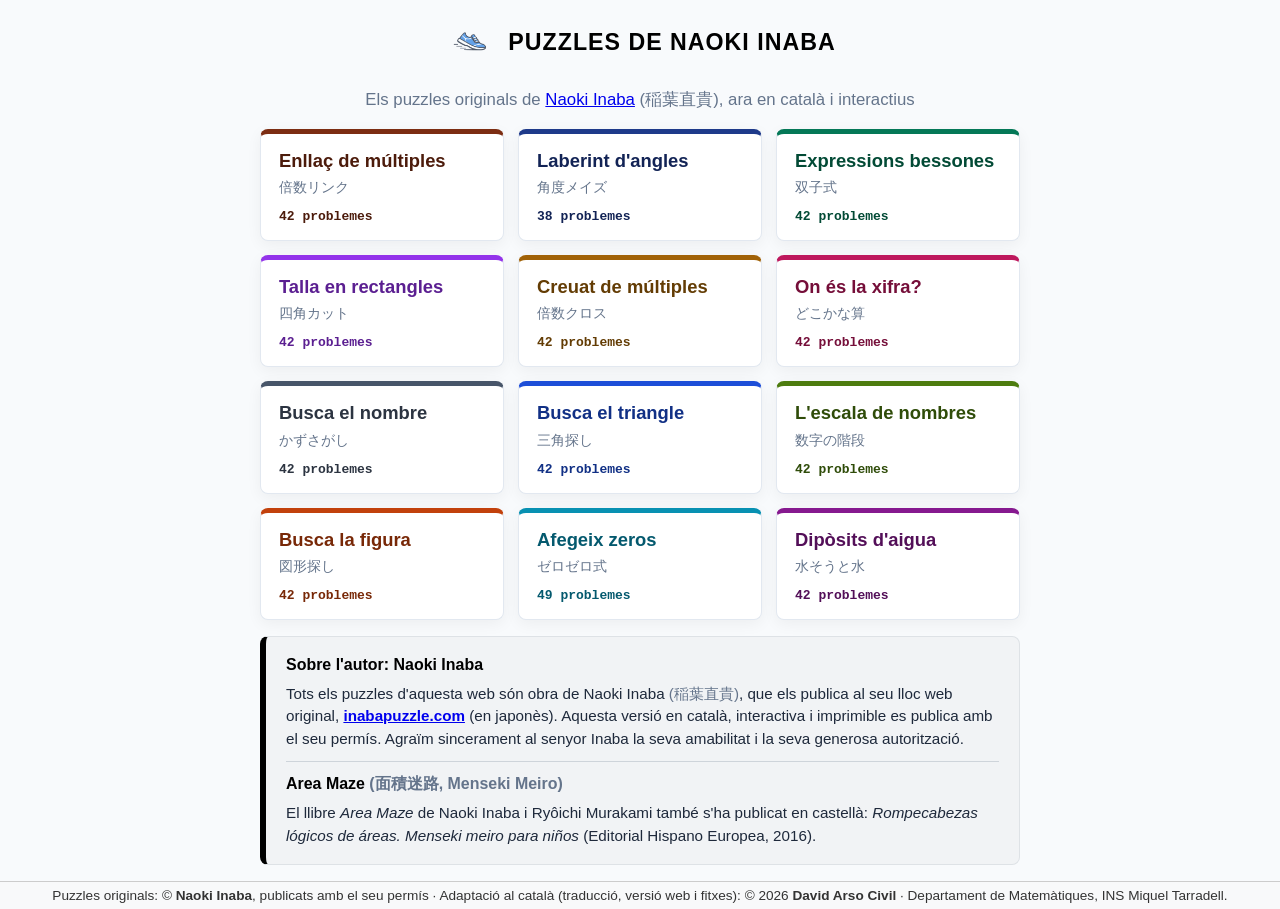
==== commit c3272292: "Auto-extract uploaded zip" ====
--- a/index.html
+++ b/index.html
@@ -18,19 +18,20 @@
         .title-row {
             margin-bottom: 20px;
         }
+        h1 {
+            color: #000;
+        }
         .llista {
             width: 100%;
             max-width: 760px;
             display: grid;
             grid-template-columns: repeat(auto-fill, minmax(220px, 1fr));
             gap: 14px;
-            align-items: start;
         }
         .puzzle {
-            position: relative;
             display: flex;
             flex-direction: column;
-            gap: 4px;
+            gap: 7.2px;
             padding: 16px 18px;
             background: white;
             border: 1px solid var(--border-color);
@@ -44,105 +45,18 @@
             font-size: 1.15em;
             color: var(--primary-dark);
         }
-        /* Tota la casella és l'enllaç al puzzle (l'enllaç s'estén per sobre) ... */
-        .puzzle-link {
-            color: inherit;
-            text-decoration: none;
-        }
-        .puzzle-link::after {
-            content: '';
-            position: absolute;
-            inset: 0;
-            border-radius: 8px;
-        }
-        .puzzle-link:focus-visible {
-            outline: none;
-        }
-        .puzzle:has(.puzzle-link:focus-visible) {
-            outline: 3px solid var(--primary);
-            outline-offset: 2px;
-        }
-        /* ... excepte la fletxa gran, que desplega o plega la descripció en català */
-        .fila-jp {
-            display: flex;
-            align-items: center;
-            justify-content: space-between;
-            gap: 8px;
-        }
-        .desplega {
-            position: relative;
-            z-index: 1;
-            flex-shrink: 0;
-            width: 40px;
-            height: 40px;
-            margin: -6px -6px -6px 0;
-            padding: 0;
-            display: inline-flex;
-            align-items: center;
-            justify-content: center;
-            border: 0;
-            border-radius: 50%;
-            background: transparent;
-            color: var(--primary);
-            cursor: pointer;
-            transition: background 0.2s;
-        }
-        .desplega svg {
-            width: 26px;
-            height: 26px;
-            transition: transform 0.2s;
-        }
-        .desplega:hover,
-        .desplega:focus-visible {
-            background: rgba(15, 23, 42, 0.07);
-        }
-        .desplega[aria-expanded='true'] svg {
-            transform: rotate(90deg);
-        }
-        .puzzle.laberint .desplega {
-            color: #0369a1;
-        }
-        .puzzle.bessones .desplega {
-            color: #b45309;
-        }
-        .puzzle.rectangles .desplega {
-            color: #6d28d9;
-        }
-        .puzzle.creuat-multiples .desplega {
-            color: #0f766e;
-        }
-        .puzzle.on-es-la-xifra .desplega {
-            color: #a21caf;
-        }
-        .puzzle.busca-el-nombre .desplega {
-            color: #c2410c;
-        }
-        .puzzle.busca-el-triangle .desplega {
-            color: #be185d;
-        }
-        .puzzle.escala-nombres .desplega {
-            color: #0e7490;
-        }
-        .puzzle.busca-la-figura .desplega {
-            color: #9333ea;
-        }
-        .puzzle.afegeix-zeros .desplega {
-            color: #1d4ed8;
-        }
-        .puzzle.diposits-aigua .desplega {
-            color: #047857;
-        }
-
         .puzzle .jp {
             color: var(--text-muted);
             font-size: 0.85em;
         }
+        /* La descripció en català es manté al codi, però no es mostra */
         .puzzle .desc {
+            display: none;
             font-size: 0.95em;
             line-height: 1.4;
         }
         .puzzle .progres {
-            margin-top: 6px;
+            margin-top: 4.8px;
             font-family: monospace;
             font-weight: bold;
             color: var(--primary);
@@ -155,131 +69,138 @@
         .puzzle {
             transition: transform 0.15s, box-shadow 0.15s;
         }
-        /* Cada puzzle, amb el color del seu tema */
+        /* Cada casella, d'un color diferent del de les veïnes (al costat, a sobre i a sota) */
+        .puzzle.enllac-multiples {
+            border-top-color: #7c2d12;
+        }
+        .puzzle.enllac-multiples strong,
+        .puzzle.enllac-multiples .progres {
+            color: #4c1b0b;
+        }
+        .puzzle.enllac-multiples:hover {
+            border-color: #7c2d12;
+            box-shadow: 0 8px 20px rgba(124, 45, 18, 0.15);
+        }
         .puzzle.laberint {
-            border-top-color: #0369a1;
+            border-top-color: #1e3a8a;
         }
         .puzzle.laberint strong,
         .puzzle.laberint .progres {
-            color: #0c4a6e;
+            color: #122355;
         }
         .puzzle.laberint:hover {
-            border-color: #0369a1;
-            box-shadow: 0 8px 20px rgba(3, 105, 161, 0.15);
+            border-color: #1e3a8a;
+            box-shadow: 0 8px 20px rgba(30, 58, 138, 0.15);
         }
         .puzzle.bessones {
-            border-top-color: #b45309;
+            border-top-color: #047857;
         }
         .puzzle.bessones strong,
         .puzzle.bessones .progres {
-            color: #78350f;
+            color: #024a35;
         }
         .puzzle.bessones:hover {
-            border-color: #b45309;
-            box-shadow: 0 8px 20px rgba(180, 83, 9, 0.15);
+            border-color: #047857;
+            box-shadow: 0 8px 20px rgba(4, 120, 87, 0.15);
         }
         .puzzle.rectangles {
-            border-top-color: #6d28d9;
+            border-top-color: #9333ea;
         }
         .puzzle.rectangles strong,
         .puzzle.rectangles .progres {
-            color: #4c1d95;
+            color: #5b1f91;
         }
         .puzzle.rectangles:hover {
-            border-color: #6d28d9;
-            box-shadow: 0 8px 20px rgba(109, 40, 217, 0.15);
+            border-color: #9333ea;
+            box-shadow: 0 8px 20px rgba(147, 51, 234, 0.15);
         }
         .puzzle.creuat-multiples {
-            border-top-color: #0f766e;
+            border-top-color: #a16207;
         }
         .puzzle.creuat-multiples strong,
         .puzzle.creuat-multiples .progres {
-            color: #134e4a;
+            color: #633c04;
         }
         .puzzle.creuat-multiples:hover {
-            border-color: #0f766e;
-            box-shadow: 0 8px 20px rgba(15, 118, 110, 0.15);
+            border-color: #a16207;
+            box-shadow: 0 8px 20px rgba(161, 98, 7, 0.15);
         }
         .puzzle.on-es-la-xifra {
-            border-top-color: #a21caf;
+            border-top-color: #be185d;
         }
         .puzzle.on-es-la-xifra strong,
         .puzzle.on-es-la-xifra .progres {
-            color: #701a75;
+            color: #750e39;
         }
         .puzzle.on-es-la-xifra:hover {
-            border-color: #a21caf;
-            box-shadow: 0 8px 20px rgba(162, 28, 175, 0.15);
+            border-color: #be185d;
+            box-shadow: 0 8px 20px rgba(190, 24, 93, 0.15);
         }
         .puzzle.busca-el-nombre {
-            border-top-color: #c2410c;
+            border-top-color: #475569;
         }
         .puzzle.busca-el-nombre strong,
         .puzzle.busca-el-nombre .progres {
-            color: #7c2d12;
+            color: #2c3441;
         }
         .puzzle.busca-el-nombre:hover {
+            border-color: #475569;
+            box-shadow: 0 8px 20px rgba(71, 85, 105, 0.15);
+        }
+        .puzzle.busca-el-triangle {
+            border-top-color: #1d4ed8;
+        }
+        .puzzle.busca-el-triangle strong,
+        .puzzle.busca-el-triangle .progres {
+            color: #113085;
+        }
+        .puzzle.busca-el-triangle:hover {
+            border-color: #1d4ed8;
+            box-shadow: 0 8px 20px rgba(29, 78, 216, 0.15);
+        }
+        .puzzle.escala-nombres {
+            border-top-color: #4d7c0f;
+        }
+        .puzzle.escala-nombres strong,
+        .puzzle.escala-nombres .progres {
+            color: #2f4c09;
+        }
+        .puzzle.escala-nombres:hover {
+            border-color: #4d7c0f;
+            box-shadow: 0 8px 20px rgba(77, 124, 15, 0.15);
+        }
+        .puzzle.busca-la-figura {
+            border-top-color: #c2410c;
+        }
+        .puzzle.busca-la-figura strong,
+        .puzzle.busca-la-figura .progres {
+            color: #782807;
+        }
+        .puzzle.busca-la-figura:hover {
             border-color: #c2410c;
             box-shadow: 0 8px 20px rgba(194, 65, 12, 0.15);
         }
-        .puzzle.busca-el-triangle {
-            border-top-color: #be185d;
-        }
-        .puzzle.busca-el-triangle strong,
-        .puzzle.busca-el-triangle .progres {
-            color: #831843;
-        }
-        .puzzle.busca-el-triangle:hover {
-            border-color: #be185d;
-            box-shadow: 0 8px 20px rgba(190, 24, 93, 0.15);
-        }
-        .puzzle.escala-nombres {
-            border-top-color: #0e7490;
-        }
-        .puzzle.escala-nombres strong,
-        .puzzle.escala-nombres .progres {
-            color: #164e63;
-        }
-        .puzzle.escala-nombres:hover {
-            border-color: #0e7490;
-            box-shadow: 0 8px 20px rgba(14, 116, 144, 0.15);
-        }
-        .puzzle.busca-la-figura {
-            border-top-color: #9333ea;
-        }
-        .puzzle.busca-la-figura strong,
-        .puzzle.busca-la-figura .progres {
-            color: #581c87;
-        }
-        .puzzle.busca-la-figura:hover {
-            border-color: #9333ea;
-            box-shadow: 0 8px 20px rgba(147, 51, 234, 0.15);
-        }
         .puzzle.afegeix-zeros {
-            border-top-color: #1d4ed8;
+            border-top-color: #0891b2;
         }
         .puzzle.afegeix-zeros strong,
         .puzzle.afegeix-zeros .progres {
-            color: #1e3a8a;
+            color: #04596e;
         }
         .puzzle.afegeix-zeros:hover {
-            border-color: #1d4ed8;
-            box-shadow: 0 8px 20px rgba(29, 78, 216, 0.15);
+            border-color: #0891b2;
+            box-shadow: 0 8px 20px rgba(8, 145, 178, 0.15);
         }
         .puzzle.diposits-aigua {
-            border-top-color: #047857;
+            border-top-color: #86198f;
         }
         .puzzle.diposits-aigua strong,
         .puzzle.diposits-aigua .progres {
-            color: #064e3b;
+            color: #530f58;
         }
         .puzzle.diposits-aigua:hover {
-            border-color: #047857;
-            box-shadow: 0 8px 20px rgba(4, 120, 87, 0.15);
-        }
-        .subtitol .enllac-autor {
-            color: var(--primary-dark);
-            font-weight: 700;
+            border-color: #86198f;
+            box-shadow: 0 8px 20px rgba(134, 25, 143, 0.15);
         }
         .nota {
             width: 100%;
@@ -310,7 +231,7 @@
             margin: 0;
         }
         .nota a {
-            color: #000;
+            color: #0000ee;
             font-weight: 600;
         }
         .nota .jp {
@@ -337,123 +258,87 @@
     <p class="subtitol">Els puzzles originals de <a class="enllac-autor" href="http://www.inabapuzzle.com/" target="_blank" rel="noopener">Naoki Inaba</a> (稲葉直貴), ara en català i interactius</p>
 
     <div class="llista">
-        <div class="puzzle">
-            <a class="puzzle-link" href="enllac-multiples.html"><strong>Enllaç de múltiples</strong></a>
-            <div class="fila-jp">
-                <span class="jp">倍数リンク</span>
-                <button type="button" class="desplega" aria-expanded="false" aria-controls="desc-enllac-multiples" aria-label="Mostra la descripció: Enllaç de múltiples" title="Mostra la descripció"><svg viewBox="0 0 24 24" aria-hidden="true"><path d="M9 4l8 8-8 8" fill="none" stroke="currentColor" stroke-width="3.2" stroke-linecap="round" stroke-linejoin="round"/></svg></button>
-            </div>
-            <span class="desc" id="desc-enllac-multiples" hidden>Col·loca les targetes perquè cada fletxa porti a un múltiple.</span>
+        <a class="puzzle enllac-multiples" href="enllac-multiples.html">
+            <strong>Enllaç de múltiples</strong>
+            <span class="jp">倍数リンク</span>
+            <span class="desc" hidden>Col·loca les targetes perquè cada fletxa porti a un múltiple.</span>
             <span class="progres" id="progres-enllac">42 problemes</span>
-        </div>
-        <div class="puzzle laberint">
-            <a class="puzzle-link" href="laberint-angles.html"><strong>Laberint d'angles</strong></a>
-            <div class="fila-jp">
-                <span class="jp">角度メイズ</span>
-                <button type="button" class="desplega" aria-expanded="false" aria-controls="desc-laberint-angles" aria-label="Mostra la descripció: Laberint d'angles" title="Mostra la descripció"><svg viewBox="0 0 24 24" aria-hidden="true"><path d="M9 4l8 8-8 8" fill="none" stroke="currentColor" stroke-width="3.2" stroke-linecap="round" stroke-linejoin="round"/></svg></button>
-            </div>
-            <span class="desc" id="desc-laberint-angles" hidden>Ves de la S a la G: a cada cercle amb número, el camí hi ha de formar l'angle que hi diu.</span>
+        </a>
+        <a class="puzzle laberint" href="laberint-angles.html">
+            <strong>Laberint d'angles</strong>
+            <span class="jp">角度メイズ</span>
+            <span class="desc" hidden>Ves de la S a la G: a cada cercle amb número, el camí hi ha de formar l'angle que hi diu.</span>
             <span class="progres" id="progres-laberint">38 problemes</span>
-        </div>
-        <div class="puzzle bessones">
-            <a class="puzzle-link" href="expressions-bessones.html"><strong>Expressions bessones</strong></a>
-            <div class="fila-jp">
-                <span class="jp">双子式</span>
-                <button type="button" class="desplega" aria-expanded="false" aria-controls="desc-expressions-bessones" aria-label="Mostra la descripció: Expressions bessones" title="Mostra la descripció"><svg viewBox="0 0 24 24" aria-hidden="true"><path d="M9 4l8 8-8 8" fill="none" stroke="currentColor" stroke-width="3.2" stroke-linecap="round" stroke-linejoin="round"/></svg></button>
-            </div>
-            <span class="desc" id="desc-expressions-bessones" hidden>Posa els mateixos signes a dues targetes perquè totes dues igualtats siguin correctes.</span>
+        </a>
+        <a class="puzzle bessones" href="expressions-bessones.html">
+            <strong>Expressions bessones</strong>
+            <span class="jp">双子式</span>
+            <span class="desc" hidden>Posa els mateixos signes a dues targetes perquè totes dues igualtats siguin correctes.</span>
             <span class="progres" id="progres-bessones">42 problemes</span>
-        </div>
-        <div class="puzzle rectangles">
-            <a class="puzzle-link" href="talla-rectangles.html"><strong>Talla en rectangles</strong></a>
-            <div class="fila-jp">
-                <span class="jp">四角カット</span>
-                <button type="button" class="desplega" aria-expanded="false" aria-controls="desc-talla-rectangles" aria-label="Mostra la descripció: Talla en rectangles" title="Mostra la descripció"><svg viewBox="0 0 24 24" aria-hidden="true"><path d="M9 4l8 8-8 8" fill="none" stroke="currentColor" stroke-width="3.2" stroke-linecap="round" stroke-linejoin="round"/></svg></button>
-            </div>
-            <span class="desc" id="desc-talla-rectangles" hidden>Talla la figura en rectangles que tinguin el nombre de quadrets indicat.</span>
+        </a>
+        <a class="puzzle rectangles" href="talla-rectangles.html">
+            <strong>Talla en rectangles</strong>
+            <span class="jp">四角カット</span>
+            <span class="desc" hidden>Talla la figura en rectangles que tinguin el nombre de quadrets indicat.</span>
             <span class="progres" id="progres-rectangles">42 problemes</span>
-        </div>
-        <div class="puzzle creuat-multiples">
-            <a class="puzzle-link" href="creuat-multiples.html"><strong>Creuat de múltiples</strong></a>
-            <div class="fila-jp">
-                <span class="jp">倍数クロス</span>
-                <button type="button" class="desplega" aria-expanded="false" aria-controls="desc-creuat-multiples" aria-label="Mostra la descripció: Creuat de múltiples" title="Mostra la descripció"><svg viewBox="0 0 24 24" aria-hidden="true"><path d="M9 4l8 8-8 8" fill="none" stroke="currentColor" stroke-width="3.2" stroke-linecap="round" stroke-linejoin="round"/></svg></button>
-            </div>
-            <span class="desc" id="desc-creuat-multiples" hidden>Escriu xifres a les caselles blanques perquè cada nombre que es veu des d'un triangle sigui múltiple del seu número.</span>
+        </a>
+        <a class="puzzle creuat-multiples" href="creuat-multiples.html">
+            <strong>Creuat de múltiples</strong>
+            <span class="jp">倍数クロス</span>
+            <span class="desc" hidden>Escriu xifres a les caselles blanques perquè cada nombre que es veu des d'un triangle sigui múltiple del seu número.</span>
             <span class="progres" id="progres-creuat">42 problemes</span>
-        </div>
-        <div class="puzzle on-es-la-xifra">
-            <a class="puzzle-link" href="on-es-la-xifra.html"><strong>On és la xifra?</strong></a>
-            <div class="fila-jp">
-                <span class="jp">どこかな算</span>
-                <button type="button" class="desplega" aria-expanded="false" aria-controls="desc-on-es-la-xifra" aria-label="Mostra la descripció: On és la xifra?" title="Mostra la descripció"><svg viewBox="0 0 24 24" aria-hidden="true"><path d="M9 4l8 8-8 8" fill="none" stroke="currentColor" stroke-width="3.2" stroke-linecap="round" stroke-linejoin="round"/></svg></button>
-            </div>
-            <span class="desc" id="desc-on-es-la-xifra" hidden>Escriu una xifra a cada casella perquè la suma sigui correcta i cada número de fora sigui a la seva fila o columna.</span>
+        </a>
+        <a class="puzzle on-es-la-xifra" href="on-es-la-xifra.html">
+            <strong>On és la xifra?</strong>
+            <span class="jp">どこかな算</span>
+            <span class="desc" hidden>Escriu una xifra a cada casella perquè la suma sigui correcta i cada número de fora sigui a la seva fila o columna.</span>
             <span class="progres" id="progres-xifra">42 problemes</span>
-        </div>
-        <div class="puzzle busca-el-nombre">
-            <a class="puzzle-link" href="busca-el-nombre.html"><strong>Busca el nombre</strong></a>
-            <div class="fila-jp">
-                <span class="jp">かずさがし</span>
-                <button type="button" class="desplega" aria-expanded="false" aria-controls="desc-busca-el-nombre" aria-label="Mostra la descripció: Busca el nombre" title="Mostra la descripció"><svg viewBox="0 0 24 24" aria-hidden="true"><path d="M9 4l8 8-8 8" fill="none" stroke="currentColor" stroke-width="3.2" stroke-linecap="round" stroke-linejoin="round"/></svg></button>
-            </div>
-            <span class="desc" id="desc-busca-el-nombre" hidden>Posa el quadrat on hi ha el nombre de pomes o mandarines que et demanen.</span>
+        </a>
+        <a class="puzzle busca-el-nombre" href="busca-el-nombre.html">
+            <strong>Busca el nombre</strong>
+            <span class="jp">かずさがし</span>
+            <span class="desc" hidden>Posa el quadrat on hi ha el nombre de pomes o mandarines que et demanen.</span>
             <span class="progres" id="progres-nombre">42 problemes</span>
-        </div>
-        <div class="puzzle busca-el-triangle">
-            <a class="puzzle-link" href="busca-el-triangle.html"><strong>Busca el triangle</strong></a>
-            <div class="fila-jp">
-                <span class="jp">三角探し</span>
-                <button type="button" class="desplega" aria-expanded="false" aria-controls="desc-busca-el-triangle" aria-label="Mostra la descripció: Busca el triangle" title="Mostra la descripció"><svg viewBox="0 0 24 24" aria-hidden="true"><path d="M9 4l8 8-8 8" fill="none" stroke="currentColor" stroke-width="3.2" stroke-linecap="round" stroke-linejoin="round"/></svg></button>
-            </div>
-            <span class="desc" id="desc-busca-el-triangle" hidden>Tria tres punts de la quadrícula que facin un triangle amb l'àrea que et demanen.</span>
+        </a>
+        <a class="puzzle busca-el-triangle" href="busca-el-triangle.html">
+            <strong>Busca el triangle</strong>
+            <span class="jp">三角探し</span>
+            <span class="desc" hidden>Tria tres punts de la quadrícula que facin un triangle amb l'àrea que et demanen.</span>
             <span class="progres" id="progres-triangle">42 problemes</span>
-        </div>
-        <div class="puzzle escala-nombres">
-            <a class="puzzle-link" href="escala-nombres.html"><strong>L'escala de nombres</strong></a>
-            <div class="fila-jp">
-                <span class="jp">数字の階段</span>
-                <button type="button" class="desplega" aria-expanded="false" aria-controls="desc-escala-nombres" aria-label="Mostra la descripció: L'escala de nombres" title="Mostra la descripció"><svg viewBox="0 0 24 24" aria-hidden="true"><path d="M9 4l8 8-8 8" fill="none" stroke="currentColor" stroke-width="3.2" stroke-linecap="round" stroke-linejoin="round"/></svg></button>
-            </div>
-            <span class="desc" id="desc-escala-nombres" hidden>Escriu un nombre a cada cercle perquè cada filera augmenti sempre la mateixa quantitat.</span>
+        </a>
+        <a class="puzzle escala-nombres" href="escala-nombres.html">
+            <strong>L'escala de nombres</strong>
+            <span class="jp">数字の階段</span>
+            <span class="desc" hidden>Escriu un nombre a cada cercle perquè cada filera augmenti sempre la mateixa quantitat.</span>
             <span class="progres" id="progres-escala">42 problemes</span>
-        </div>
-        <div class="puzzle busca-la-figura">
-            <a class="puzzle-link" href="busca-la-figura.html"><strong>Busca la figura</strong></a>
-            <div class="fila-jp">
-                <span class="jp">図形探し</span>
-                <button type="button" class="desplega" aria-expanded="false" aria-controls="desc-busca-la-figura" aria-label="Mostra la descripció: Busca la figura" title="Mostra la descripció"><svg viewBox="0 0 24 24" aria-hidden="true"><path d="M9 4l8 8-8 8" fill="none" stroke="currentColor" stroke-width="3.2" stroke-linecap="round" stroke-linejoin="round"/></svg></button>
-            </div>
-            <span class="desc" id="desc-busca-la-figura" hidden>Tria els vèrtexs d'una quadrícula de punts per fer un quadrat, un rombe, un trapezi, un triangle isòsceles…</span>
+        </a>
+        <a class="puzzle busca-la-figura" href="busca-la-figura.html">
+            <strong>Busca la figura</strong>
+            <span class="jp">図形探し</span>
+            <span class="desc" hidden>Tria els vèrtexs d'una quadrícula de punts per fer un quadrat, un rombe, un trapezi, un triangle isòsceles…</span>
             <span class="progres" id="progres-figura">42 problemes</span>
-        </div>
-        <div class="puzzle afegeix-zeros">
-            <a class="puzzle-link" href="afegeix-zeros.html"><strong>Afegeix zeros</strong></a>
-            <div class="fila-jp">
-                <span class="jp">ゼロゼロ式</span>
-                <button type="button" class="desplega" aria-expanded="false" aria-controls="desc-afegeix-zeros" aria-label="Mostra la descripció: Afegeix zeros" title="Mostra la descripció"><svg viewBox="0 0 24 24" aria-hidden="true"><path d="M9 4l8 8-8 8" fill="none" stroke="currentColor" stroke-width="3.2" stroke-linecap="round" stroke-linejoin="round"/></svg></button>
-            </div>
-            <span class="desc" id="desc-afegeix-zeros" hidden>Afegeix zeros a les targetes (3 → 30 → 300) perquè la suma sigui correcta.</span>
+        </a>
+        <a class="puzzle afegeix-zeros" href="afegeix-zeros.html">
+            <strong>Afegeix zeros</strong>
+            <span class="jp">ゼロゼロ式</span>
+            <span class="desc" hidden>Afegeix zeros a les targetes (3 → 30 → 300) perquè la suma sigui correcta.</span>
             <span class="progres" id="progres-zeros">49 problemes</span>
-        </div>
-        <div class="puzzle diposits-aigua">
-            <a class="puzzle-link" href="diposits-aigua.html"><strong>Dipòsits d'aigua</strong></a>
-            <div class="fila-jp">
-                <span class="jp">水そうと水</span>
-                <button type="button" class="desplega" aria-expanded="false" aria-controls="desc-diposits-aigua" aria-label="Mostra la descripció: Dipòsits d'aigua" title="Mostra la descripció"><svg viewBox="0 0 24 24" aria-hidden="true"><path d="M9 4l8 8-8 8" fill="none" stroke="currentColor" stroke-width="3.2" stroke-linecap="round" stroke-linejoin="round"/></svg></button>
-            </div>
-            <span class="desc" id="desc-diposits-aigua" hidden>Troba quanta aigua hi ha a cada dipòsit sabent el total d'algunes files i columnes.</span>
+        </a>
+        <a class="puzzle diposits-aigua" href="diposits-aigua.html">
+            <strong>Dipòsits d'aigua</strong>
+            <span class="jp">水そうと水</span>
+            <span class="desc" hidden>Troba quanta aigua hi ha a cada dipòsit sabent el total d'algunes files i columnes.</span>
             <span class="progres" id="progres-diposits">42 problemes</span>
-        </div>
+        </a>
     </div>
 
     <div class="nota">
         <section aria-labelledby="sobre-autor">
-            <h2 id="sobre-autor">Sobre l'autor</h2>
+            <h2 id="sobre-autor">Sobre l'autor: Naoki Inaba</h2>
             <p>
-                Tots els puzzles d'aquesta web són obra de <strong>Naoki Inaba</strong> <span class="jp">(稲葉直貴)</span>, que els
+                Tots els puzzles d'aquesta web són obra de Naoki Inaba <span class="jp">(稲葉直貴)</span>, que els
                 publica al seu lloc web original, <a href="http://www.inabapuzzle.com/" target="_blank" rel="noopener">inabapuzzle.com</a> (en japonès).
-                Aquesta versió en català, interactiva i imprimible es publica <strong>amb el seu permís</strong>.
+                Aquesta versió en català, interactiva i imprimible es publica amb el seu permís.
                 Agraïm sincerament al senyor Inaba la seva amabilitat i la seva generosa autorització.
             </p>
         </section>
@@ -473,7 +358,6 @@
         </span>
     </footer>
 
-    <noscript><style>.puzzle .desc[hidden] { display: block; } .desplega { display: none; }</style></noscript>
     <script src="js/portada.js" defer></script>
 </body>
 </html>
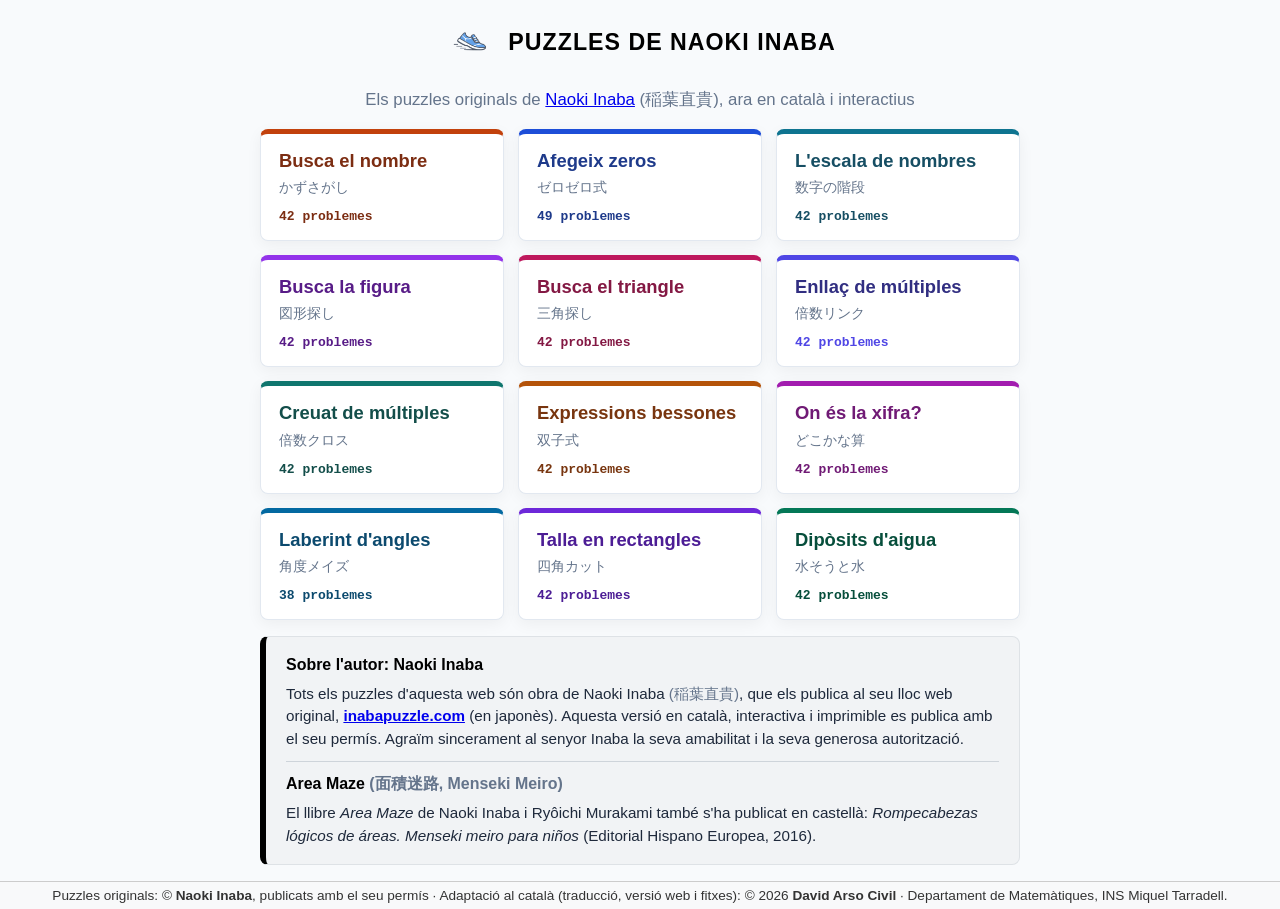
==== commit 03bc5e99: "Auto-extract uploaded zip" ====
--- a/index.html
+++ b/index.html
@@ -69,138 +69,127 @@
         .puzzle {
             transition: transform 0.15s, box-shadow 0.15s;
         }
-        /* Cada casella, d'un color diferent del de les veïnes (al costat, a sobre i a sota) */
-        .puzzle.enllac-multiples {
-            border-top-color: #7c2d12;
-        }
-        .puzzle.enllac-multiples strong,
-        .puzzle.enllac-multiples .progres {
-            color: #4c1b0b;
-        }
-        .puzzle.enllac-multiples:hover {
-            border-color: #7c2d12;
-            box-shadow: 0 8px 20px rgba(124, 45, 18, 0.15);
-        }
+        /* Cada puzzle, amb el color del seu tema */
         .puzzle.laberint {
-            border-top-color: #1e3a8a;
+            border-top-color: #0369a1;
         }
         .puzzle.laberint strong,
         .puzzle.laberint .progres {
-            color: #122355;
-        }
-        .puzzle.laberint:hover {
-            border-color: #1e3a8a;
-            box-shadow: 0 8px 20px rgba(30, 58, 138, 0.15);
+            color: #0c4a6e;
+        }
+        a.puzzle.laberint:hover {
+            border-color: #0369a1;
+            box-shadow: 0 8px 20px rgba(3, 105, 161, 0.15);
         }
         .puzzle.bessones {
-            border-top-color: #047857;
+            border-top-color: #b45309;
         }
         .puzzle.bessones strong,
         .puzzle.bessones .progres {
-            color: #024a35;
-        }
-        .puzzle.bessones:hover {
+            color: #78350f;
+        }
+        a.puzzle.bessones:hover {
+            border-color: #b45309;
+            box-shadow: 0 8px 20px rgba(180, 83, 9, 0.15);
+        }
+        .puzzle.rectangles {
+            border-top-color: #6d28d9;
+        }
+        .puzzle.rectangles strong,
+        .puzzle.rectangles .progres {
+            color: #4c1d95;
+        }
+        a.puzzle.rectangles:hover {
+            border-color: #6d28d9;
+            box-shadow: 0 8px 20px rgba(109, 40, 217, 0.15);
+        }
+        .puzzle.creuat-multiples {
+            border-top-color: #0f766e;
+        }
+        .puzzle.creuat-multiples strong,
+        .puzzle.creuat-multiples .progres {
+            color: #134e4a;
+        }
+        a.puzzle.creuat-multiples:hover {
+            border-color: #0f766e;
+            box-shadow: 0 8px 20px rgba(15, 118, 110, 0.15);
+        }
+        .puzzle.on-es-la-xifra {
+            border-top-color: #a21caf;
+        }
+        .puzzle.on-es-la-xifra strong,
+        .puzzle.on-es-la-xifra .progres {
+            color: #701a75;
+        }
+        a.puzzle.on-es-la-xifra:hover {
+            border-color: #a21caf;
+            box-shadow: 0 8px 20px rgba(162, 28, 175, 0.15);
+        }
+        .puzzle.busca-el-nombre {
+            border-top-color: #c2410c;
+        }
+        .puzzle.busca-el-nombre strong,
+        .puzzle.busca-el-nombre .progres {
+            color: #7c2d12;
+        }
+        a.puzzle.busca-el-nombre:hover {
+            border-color: #c2410c;
+            box-shadow: 0 8px 20px rgba(194, 65, 12, 0.15);
+        }
+        .puzzle.busca-el-triangle {
+            border-top-color: #be185d;
+        }
+        .puzzle.busca-el-triangle strong,
+        .puzzle.busca-el-triangle .progres {
+            color: #831843;
+        }
+        a.puzzle.busca-el-triangle:hover {
+            border-color: #be185d;
+            box-shadow: 0 8px 20px rgba(190, 24, 93, 0.15);
+        }
+        .puzzle.escala-nombres {
+            border-top-color: #0e7490;
+        }
+        .puzzle.escala-nombres strong,
+        .puzzle.escala-nombres .progres {
+            color: #164e63;
+        }
+        a.puzzle.escala-nombres:hover {
+            border-color: #0e7490;
+            box-shadow: 0 8px 20px rgba(14, 116, 144, 0.15);
+        }
+        .puzzle.busca-la-figura {
+            border-top-color: #9333ea;
+        }
+        .puzzle.busca-la-figura strong,
+        .puzzle.busca-la-figura .progres {
+            color: #581c87;
+        }
+        a.puzzle.busca-la-figura:hover {
+            border-color: #9333ea;
+            box-shadow: 0 8px 20px rgba(147, 51, 234, 0.15);
+        }
+        .puzzle.afegeix-zeros {
+            border-top-color: #1d4ed8;
+        }
+        .puzzle.afegeix-zeros strong,
+        .puzzle.afegeix-zeros .progres {
+            color: #1e3a8a;
+        }
+        a.puzzle.afegeix-zeros:hover {
+            border-color: #1d4ed8;
+            box-shadow: 0 8px 20px rgba(29, 78, 216, 0.15);
+        }
+        .puzzle.diposits-aigua {
+            border-top-color: #047857;
+        }
+        .puzzle.diposits-aigua strong,
+        .puzzle.diposits-aigua .progres {
+            color: #064e3b;
+        }
+        a.puzzle.diposits-aigua:hover {
             border-color: #047857;
             box-shadow: 0 8px 20px rgba(4, 120, 87, 0.15);
-        }
-        .puzzle.rectangles {
-            border-top-color: #9333ea;
-        }
-        .puzzle.rectangles strong,
-        .puzzle.rectangles .progres {
-            color: #5b1f91;
-        }
-        .puzzle.rectangles:hover {
-            border-color: #9333ea;
-            box-shadow: 0 8px 20px rgba(147, 51, 234, 0.15);
-        }
-        .puzzle.creuat-multiples {
-            border-top-color: #a16207;
-        }
-        .puzzle.creuat-multiples strong,
-        .puzzle.creuat-multiples .progres {
-            color: #633c04;
-        }
-        .puzzle.creuat-multiples:hover {
-            border-color: #a16207;
-            box-shadow: 0 8px 20px rgba(161, 98, 7, 0.15);
-        }
-        .puzzle.on-es-la-xifra {
-            border-top-color: #be185d;
-        }
-        .puzzle.on-es-la-xifra strong,
-        .puzzle.on-es-la-xifra .progres {
-            color: #750e39;
-        }
-        .puzzle.on-es-la-xifra:hover {
-            border-color: #be185d;
-            box-shadow: 0 8px 20px rgba(190, 24, 93, 0.15);
-        }
-        .puzzle.busca-el-nombre {
-            border-top-color: #475569;
-        }
-        .puzzle.busca-el-nombre strong,
-        .puzzle.busca-el-nombre .progres {
-            color: #2c3441;
-        }
-        .puzzle.busca-el-nombre:hover {
-            border-color: #475569;
-            box-shadow: 0 8px 20px rgba(71, 85, 105, 0.15);
-        }
-        .puzzle.busca-el-triangle {
-            border-top-color: #1d4ed8;
-        }
-        .puzzle.busca-el-triangle strong,
-        .puzzle.busca-el-triangle .progres {
-            color: #113085;
-        }
-        .puzzle.busca-el-triangle:hover {
-            border-color: #1d4ed8;
-            box-shadow: 0 8px 20px rgba(29, 78, 216, 0.15);
-        }
-        .puzzle.escala-nombres {
-            border-top-color: #4d7c0f;
-        }
-        .puzzle.escala-nombres strong,
-        .puzzle.escala-nombres .progres {
-            color: #2f4c09;
-        }
-        .puzzle.escala-nombres:hover {
-            border-color: #4d7c0f;
-            box-shadow: 0 8px 20px rgba(77, 124, 15, 0.15);
-        }
-        .puzzle.busca-la-figura {
-            border-top-color: #c2410c;
-        }
-        .puzzle.busca-la-figura strong,
-        .puzzle.busca-la-figura .progres {
-            color: #782807;
-        }
-        .puzzle.busca-la-figura:hover {
-            border-color: #c2410c;
-            box-shadow: 0 8px 20px rgba(194, 65, 12, 0.15);
-        }
-        .puzzle.afegeix-zeros {
-            border-top-color: #0891b2;
-        }
-        .puzzle.afegeix-zeros strong,
-        .puzzle.afegeix-zeros .progres {
-            color: #04596e;
-        }
-        .puzzle.afegeix-zeros:hover {
-            border-color: #0891b2;
-            box-shadow: 0 8px 20px rgba(8, 145, 178, 0.15);
-        }
-        .puzzle.diposits-aigua {
-            border-top-color: #86198f;
-        }
-        .puzzle.diposits-aigua strong,
-        .puzzle.diposits-aigua .progres {
-            color: #530f58;
-        }
-        .puzzle.diposits-aigua:hover {
-            border-color: #86198f;
-            box-shadow: 0 8px 20px rgba(134, 25, 143, 0.15);
         }
         .nota {
             width: 100%;
@@ -258,11 +247,59 @@
     <p class="subtitol">Els puzzles originals de <a class="enllac-autor" href="http://www.inabapuzzle.com/" target="_blank" rel="noopener">Naoki Inaba</a> (稲葉直貴), ara en català i interactius</p>
 
     <div class="llista">
-        <a class="puzzle enllac-multiples" href="enllac-multiples.html">
+        <a class="puzzle busca-el-nombre" href="busca-el-nombre.html">
+            <strong>Busca el nombre</strong>
+            <span class="jp">かずさがし</span>
+            <span class="desc" hidden>Posa el quadrat on hi ha el nombre de pomes o mandarines que et demanen.</span>
+            <span class="progres" id="progres-nombre">42 problemes</span>
+        </a>
+        <a class="puzzle afegeix-zeros" href="afegeix-zeros.html">
+            <strong>Afegeix zeros</strong>
+            <span class="jp">ゼロゼロ式</span>
+            <span class="desc" hidden>Afegeix zeros a les targetes (3 → 30 → 300) perquè la suma sigui correcta.</span>
+            <span class="progres" id="progres-zeros">49 problemes</span>
+        </a>
+        <a class="puzzle escala-nombres" href="escala-nombres.html">
+            <strong>L'escala de nombres</strong>
+            <span class="jp">数字の階段</span>
+            <span class="desc" hidden>Escriu un nombre a cada cercle perquè cada filera augmenti sempre la mateixa quantitat.</span>
+            <span class="progres" id="progres-escala">42 problemes</span>
+        </a>
+        <a class="puzzle busca-la-figura" href="busca-la-figura.html">
+            <strong>Busca la figura</strong>
+            <span class="jp">図形探し</span>
+            <span class="desc" hidden>Tria els vèrtexs d'una quadrícula de punts per fer un quadrat, un rombe, un trapezi, un triangle isòsceles…</span>
+            <span class="progres" id="progres-figura">42 problemes</span>
+        </a>
+        <a class="puzzle busca-el-triangle" href="busca-el-triangle.html">
+            <strong>Busca el triangle</strong>
+            <span class="jp">三角探し</span>
+            <span class="desc" hidden>Tria tres punts de la quadrícula que facin un triangle amb l'àrea que et demanen.</span>
+            <span class="progres" id="progres-triangle">42 problemes</span>
+        </a>
+        <a class="puzzle" href="enllac-multiples.html">
             <strong>Enllaç de múltiples</strong>
             <span class="jp">倍数リンク</span>
             <span class="desc" hidden>Col·loca les targetes perquè cada fletxa porti a un múltiple.</span>
             <span class="progres" id="progres-enllac">42 problemes</span>
+        </a>
+        <a class="puzzle creuat-multiples" href="creuat-multiples.html">
+            <strong>Creuat de múltiples</strong>
+            <span class="jp">倍数クロス</span>
+            <span class="desc" hidden>Escriu xifres a les caselles blanques perquè cada nombre que es veu des d'un triangle sigui múltiple del seu número.</span>
+            <span class="progres" id="progres-creuat">42 problemes</span>
+        </a>
+        <a class="puzzle bessones" href="expressions-bessones.html">
+            <strong>Expressions bessones</strong>
+            <span class="jp">双子式</span>
+            <span class="desc" hidden>Posa els mateixos signes a dues targetes perquè totes dues igualtats siguin correctes.</span>
+            <span class="progres" id="progres-bessones">42 problemes</span>
+        </a>
+        <a class="puzzle on-es-la-xifra" href="on-es-la-xifra.html">
+            <strong>On és la xifra?</strong>
+            <span class="jp">どこかな算</span>
+            <span class="desc" hidden>Escriu una xifra a cada casella perquè la suma sigui correcta i cada número de fora sigui a la seva fila o columna.</span>
+            <span class="progres" id="progres-xifra">42 problemes</span>
         </a>
         <a class="puzzle laberint" href="laberint-angles.html">
             <strong>Laberint d'angles</strong>
@@ -270,59 +307,11 @@
             <span class="desc" hidden>Ves de la S a la G: a cada cercle amb número, el camí hi ha de formar l'angle que hi diu.</span>
             <span class="progres" id="progres-laberint">38 problemes</span>
         </a>
-        <a class="puzzle bessones" href="expressions-bessones.html">
-            <strong>Expressions bessones</strong>
-            <span class="jp">双子式</span>
-            <span class="desc" hidden>Posa els mateixos signes a dues targetes perquè totes dues igualtats siguin correctes.</span>
-            <span class="progres" id="progres-bessones">42 problemes</span>
-        </a>
         <a class="puzzle rectangles" href="talla-rectangles.html">
             <strong>Talla en rectangles</strong>
             <span class="jp">四角カット</span>
             <span class="desc" hidden>Talla la figura en rectangles que tinguin el nombre de quadrets indicat.</span>
             <span class="progres" id="progres-rectangles">42 problemes</span>
-        </a>
-        <a class="puzzle creuat-multiples" href="creuat-multiples.html">
-            <strong>Creuat de múltiples</strong>
-            <span class="jp">倍数クロス</span>
-            <span class="desc" hidden>Escriu xifres a les caselles blanques perquè cada nombre que es veu des d'un triangle sigui múltiple del seu número.</span>
-            <span class="progres" id="progres-creuat">42 problemes</span>
-        </a>
-        <a class="puzzle on-es-la-xifra" href="on-es-la-xifra.html">
-            <strong>On és la xifra?</strong>
-            <span class="jp">どこかな算</span>
-            <span class="desc" hidden>Escriu una xifra a cada casella perquè la suma sigui correcta i cada número de fora sigui a la seva fila o columna.</span>
-            <span class="progres" id="progres-xifra">42 problemes</span>
-        </a>
-        <a class="puzzle busca-el-nombre" href="busca-el-nombre.html">
-            <strong>Busca el nombre</strong>
-            <span class="jp">かずさがし</span>
-            <span class="desc" hidden>Posa el quadrat on hi ha el nombre de pomes o mandarines que et demanen.</span>
-            <span class="progres" id="progres-nombre">42 problemes</span>
-        </a>
-        <a class="puzzle busca-el-triangle" href="busca-el-triangle.html">
-            <strong>Busca el triangle</strong>
-            <span class="jp">三角探し</span>
-            <span class="desc" hidden>Tria tres punts de la quadrícula que facin un triangle amb l'àrea que et demanen.</span>
-            <span class="progres" id="progres-triangle">42 problemes</span>
-        </a>
-        <a class="puzzle escala-nombres" href="escala-nombres.html">
-            <strong>L'escala de nombres</strong>
-            <span class="jp">数字の階段</span>
-            <span class="desc" hidden>Escriu un nombre a cada cercle perquè cada filera augmenti sempre la mateixa quantitat.</span>
-            <span class="progres" id="progres-escala">42 problemes</span>
-        </a>
-        <a class="puzzle busca-la-figura" href="busca-la-figura.html">
-            <strong>Busca la figura</strong>
-            <span class="jp">図形探し</span>
-            <span class="desc" hidden>Tria els vèrtexs d'una quadrícula de punts per fer un quadrat, un rombe, un trapezi, un triangle isòsceles…</span>
-            <span class="progres" id="progres-figura">42 problemes</span>
-        </a>
-        <a class="puzzle afegeix-zeros" href="afegeix-zeros.html">
-            <strong>Afegeix zeros</strong>
-            <span class="jp">ゼロゼロ式</span>
-            <span class="desc" hidden>Afegeix zeros a les targetes (3 → 30 → 300) perquè la suma sigui correcta.</span>
-            <span class="progres" id="progres-zeros">49 problemes</span>
         </a>
         <a class="puzzle diposits-aigua" href="diposits-aigua.html">
             <strong>Dipòsits d'aigua</strong>
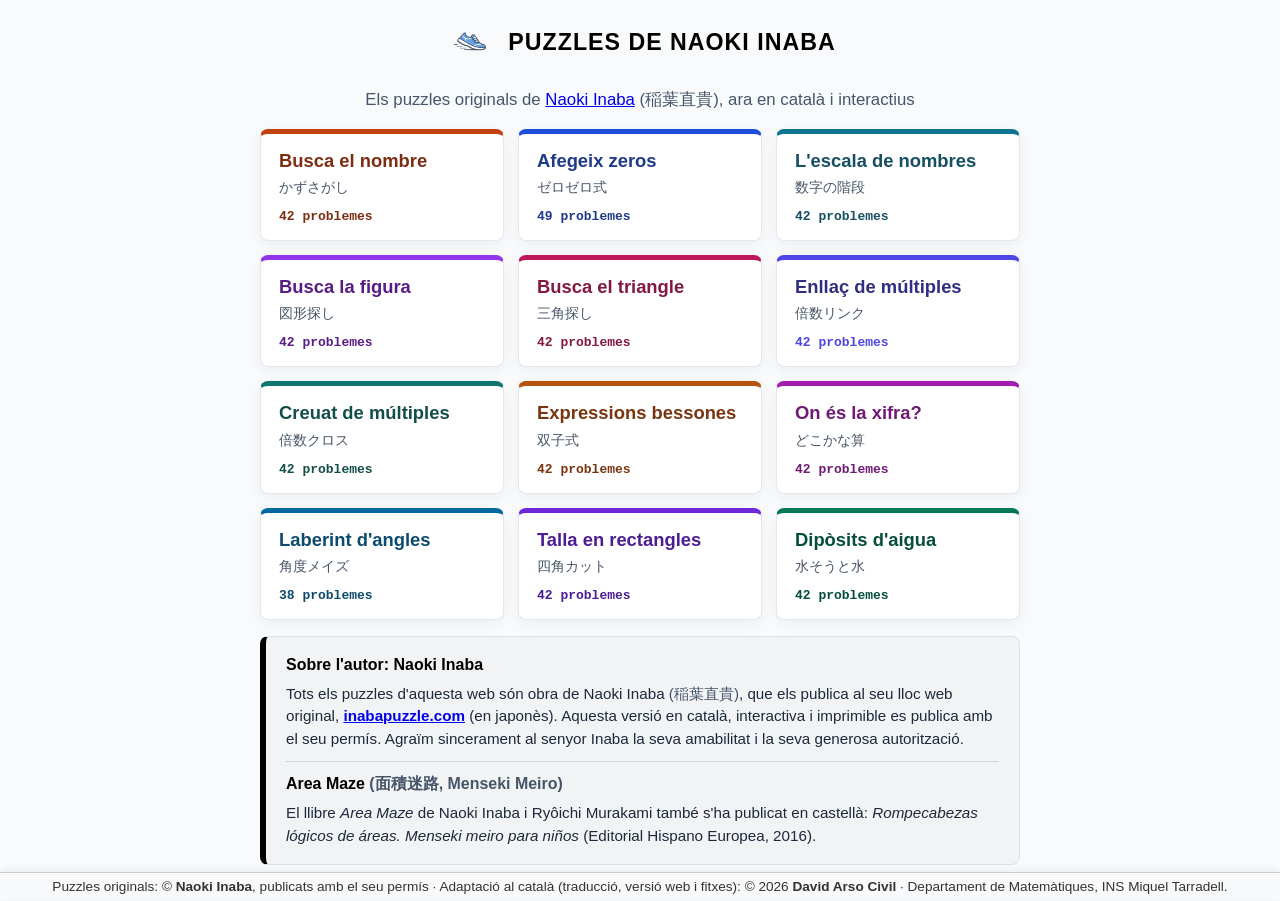
==== commit 7e802049: "Add files via upload" ====
--- a/index.html
+++ b/index.html
@@ -348,5 +348,6 @@
     </footer>
 
     <script src="js/portada.js" defer></script>
+    <script src="js/peu.js" defer></script>
 </body>
 </html>
--- a/css/comu.css
+++ b/css/comu.css
@@ -10,7 +10,7 @@
 :root {
     /* Text */
     --text-main: #1e293b;
-    --text-muted: #64748b;
+    --text-muted: #475569;
 
     /* Fons i vores */
     --bg-color: #f8fafc;
@@ -730,20 +730,27 @@
     .accions {
         padding: 8px 16px 10px 16px;
     }
-    .peu-llicencia {
-        margin-top: 8px;
-    }
 }
 
 /* ---- Peu ---- */
-/* Peu amb el © de l'autor i el de l'adaptació, com la barra de la portada de step-quiz.net. No és fix: va
-   just després del contingut (perquè la pàgina sencera càpiga a la pantalla). */
+/* Peu amb el © de l'autor i el de l'adaptació, com la barra de la portada de step-quiz.net.
+   És fix a la part de baix de la finestra: sempre es veu. L'alçada real la mesura js/comu.js i la deixa a
+   --peu-alt, perquè el cos de la pàgina reservi aquest espai i el peu no tapi res (si no hi ha JS,
+   el valor de reserva de sota és prou ample). */
+body {
+    padding-bottom: calc(var(--peu-alt, 56px) + 8px);
+}
 .peu-llicencia {
-    align-self: stretch;
-    margin: 16px -16px -28px -16px;
-    padding: 6px 16px;
+    position: fixed;
+    left: 0;
+    right: 0;
+    bottom: 0;
+    z-index: 50;
+    margin: 0;
+    padding: 6px 16px calc(6px + env(safe-area-inset-bottom, 0px)) 16px;
     background-color: #f8f9fa;
     border-top: 1px solid #ccc;
+    box-shadow: 0 -2px 8px rgba(0, 0, 0, 0.06);
     display: flex;
     align-items: center;
     justify-content: center;
@@ -753,6 +760,15 @@
     font-size: 0.85em;
     color: #333;
 }
+@media print {
+    .peu-llicencia {
+        position: static;
+        box-shadow: none;
+    }
+    body {
+        padding-bottom: 28px;
+    }
+}
 .peu-llicencia a {
     color: #333;
 }
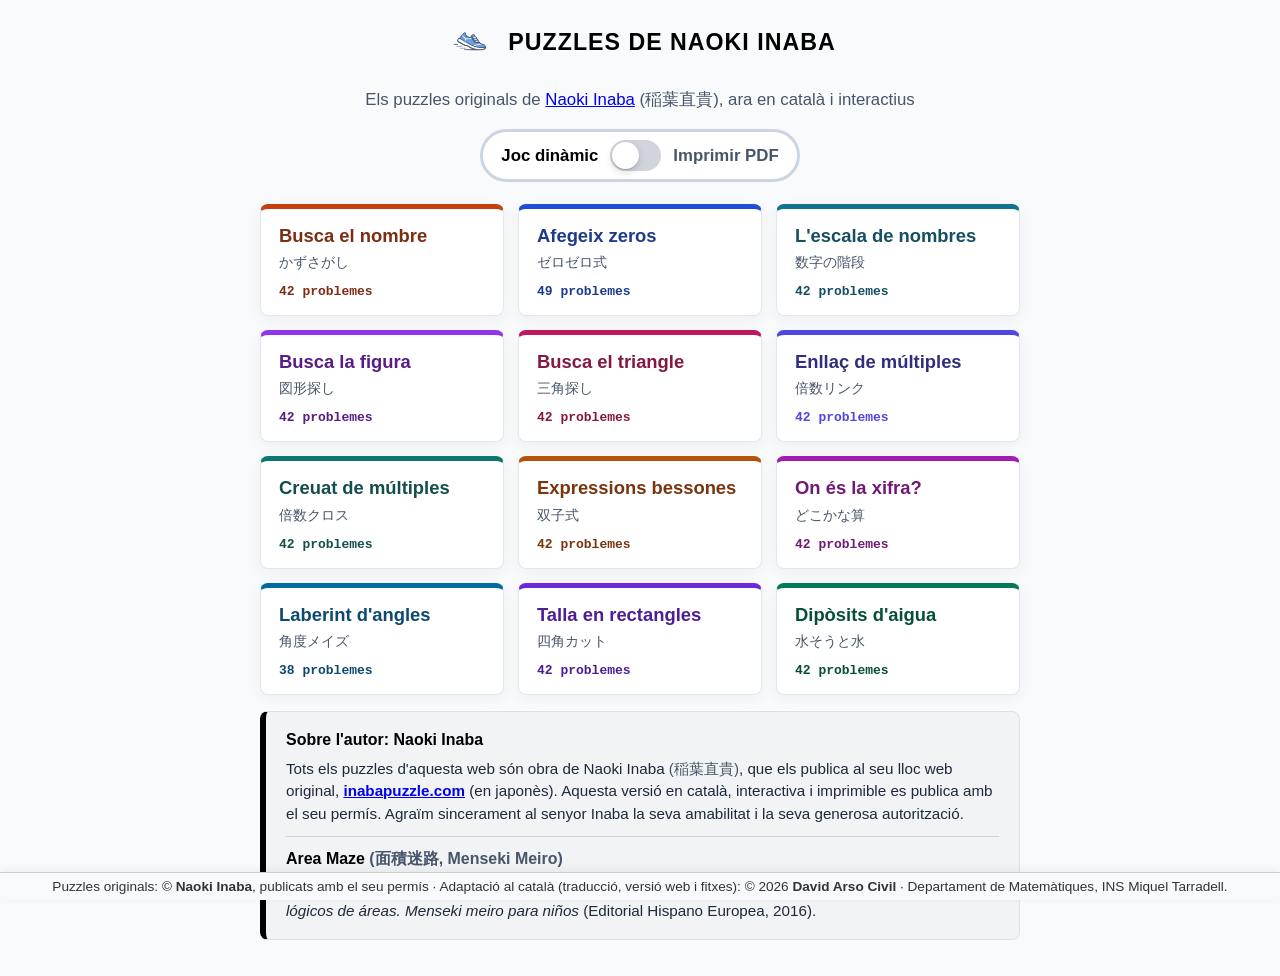
==== commit 224fbd1a: "Auto-extract uploaded zip" ====
--- a/index.html
+++ b/index.html
@@ -191,6 +191,90 @@
             border-color: #047857;
             box-shadow: 0 8px 20px rgba(4, 120, 87, 0.15);
         }
+        /* ---- Interruptor tipus Apple: Joc dinàmic ⇄ Imprimir PDF ---- */
+        .selector-mode {
+            display: inline-flex;
+            align-items: center;
+            gap: 12px;
+            margin: 0 0 22px 0;
+            padding: 8px 18px;
+            font: inherit;
+            font-size: 1.05em;
+            color: var(--text-muted);
+            background: white;
+            border: 3px solid var(--border-heavy);
+            border-radius: 999px;
+            cursor: pointer;
+            transition:
+                background 0.15s,
+                border-color 0.15s;
+        }
+        .selector-mode:hover {
+            background: #d1d5db;
+            border-color: #000;
+        }
+        .selector-mode:focus-visible {
+            outline: 3px solid var(--primary);
+            outline-offset: 3px;
+        }
+        .selector-mode .etiqueta {
+            font-weight: 600;
+            transition: color 0.15s;
+        }
+        .selector-mode[aria-checked='false'] .etiqueta-joc,
+        .selector-mode[aria-checked='true'] .etiqueta-pdf {
+            color: #000;
+            font-weight: 800;
+        }
+        .selector-mode .pista {
+            position: relative;
+            flex-shrink: 0;
+            width: 51px;
+            height: 31px;
+            background: #d1d5db;
+            border-radius: 999px;
+            transition: background 0.25s;
+        }
+        .selector-mode:hover .pista {
+            background: #9ca3af;
+        }
+        .selector-mode[aria-checked='true'] .pista,
+        .selector-mode[aria-checked='true']:hover .pista {
+            background: var(--primary);
+        }
+        .selector-mode .boto {
+            position: absolute;
+            top: 2px;
+            left: 2px;
+            width: 27px;
+            height: 27px;
+            background: white;
+            border-radius: 50%;
+            box-shadow:
+                0 3px 8px rgba(0, 0, 0, 0.15),
+                0 1px 1px rgba(0, 0, 0, 0.16);
+            transition: transform 0.25s cubic-bezier(0.3, 0.9, 0.3, 1);
+        }
+        .selector-mode[aria-checked='true'] .boto {
+            transform: translateX(20px);
+        }
+        @media (prefers-reduced-motion: reduce) {
+            .selector-mode .pista,
+            .selector-mode .boto {
+                transition: none;
+            }
+        }
+        @media (max-width: 420px) {
+            .selector-mode {
+                gap: 8px;
+                padding: 8px 12px;
+                font-size: 0.95em;
+            }
+        }
+        /* En el mode Imprimir PDF, el comptador de cada targeta és una indicació, no un progrés */
+        .llista.mode-pdf .puzzle .progres {
+            font-family: inherit;
+        }
         .nota {
             width: 100%;
             max-width: 760px;
@@ -245,6 +329,13 @@
         <h1>Puzzles de Naoki Inaba</h1>
     </div>
     <p class="subtitol">Els puzzles originals de <a class="enllac-autor" href="http://www.inabapuzzle.com/" target="_blank" rel="noopener">Naoki Inaba</a> (稲葉直貴), ara en català i interactius</p>
+
+    <!-- Interruptor de mode. Per defecte: joc dinàmic. A js/portada.js es canvien els enllaços de les targetes. -->
+    <button type="button" class="selector-mode" id="selector-mode" role="switch" aria-checked="false" title="Canvia entre jugar en línia i imprimir en PDF">
+        <span class="etiqueta etiqueta-joc">Joc dinàmic</span>
+        <span class="pista" aria-hidden="true"><span class="boto"></span></span>
+        <span class="etiqueta etiqueta-pdf">Imprimir PDF</span>
+    </button>
 
     <div class="llista">
         <a class="puzzle busca-el-nombre" href="busca-el-nombre.html">
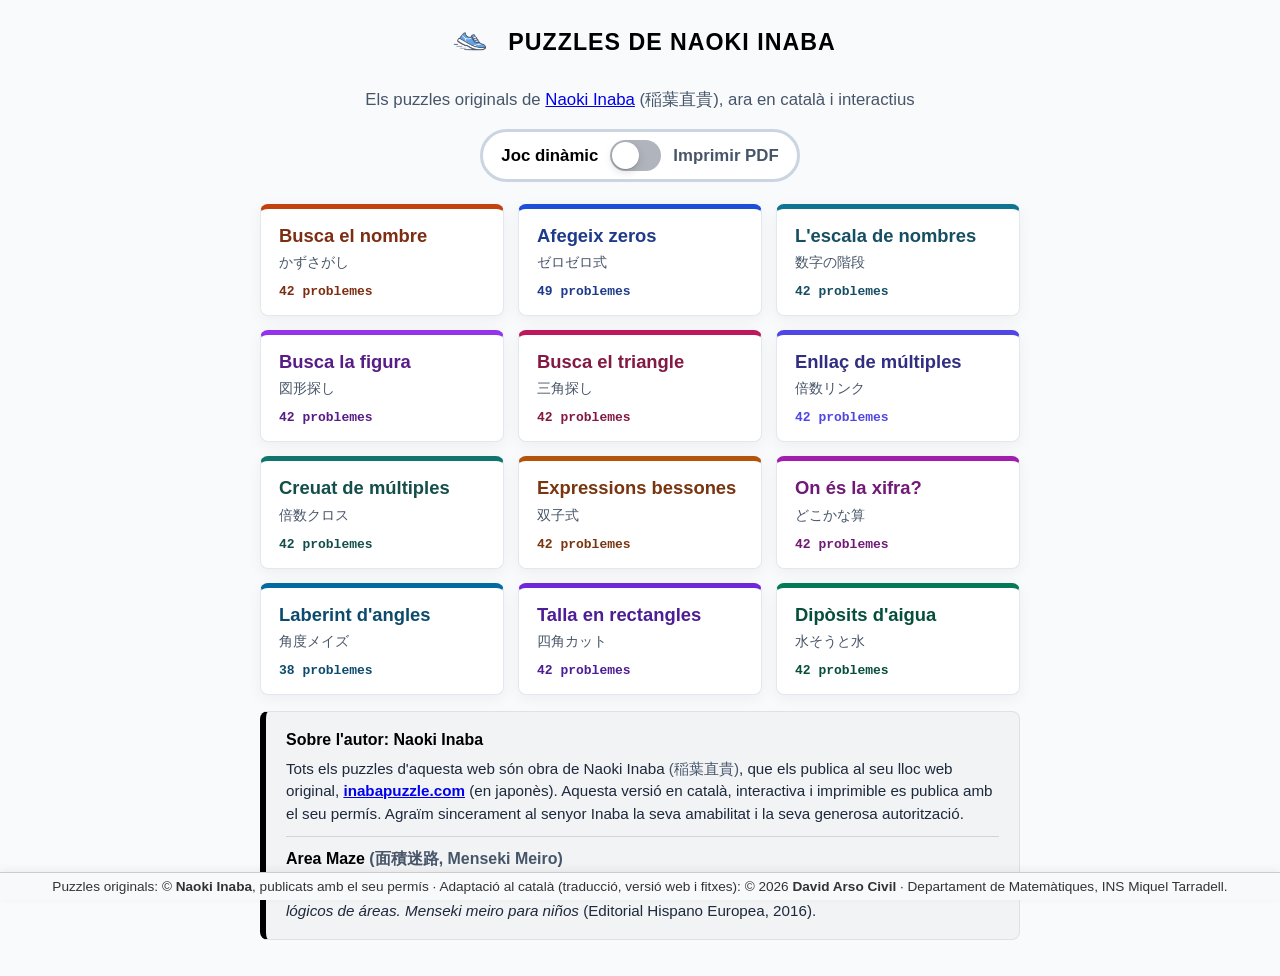
==== commit 360b088b: "Auto-extract uploaded zip" ====
--- a/index.html
+++ b/index.html
@@ -231,16 +231,12 @@
             flex-shrink: 0;
             width: 51px;
             height: 31px;
-            background: #d1d5db;
+            background: #b0b5bd;
             border-radius: 999px;
             transition: background 0.25s;
         }
         .selector-mode:hover .pista {
-            background: #9ca3af;
-        }
-        .selector-mode[aria-checked='true'] .pista,
-        .selector-mode[aria-checked='true']:hover .pista {
-            background: var(--primary);
+            background: #8b919b;
         }
         .selector-mode .boto {
             position: absolute;
